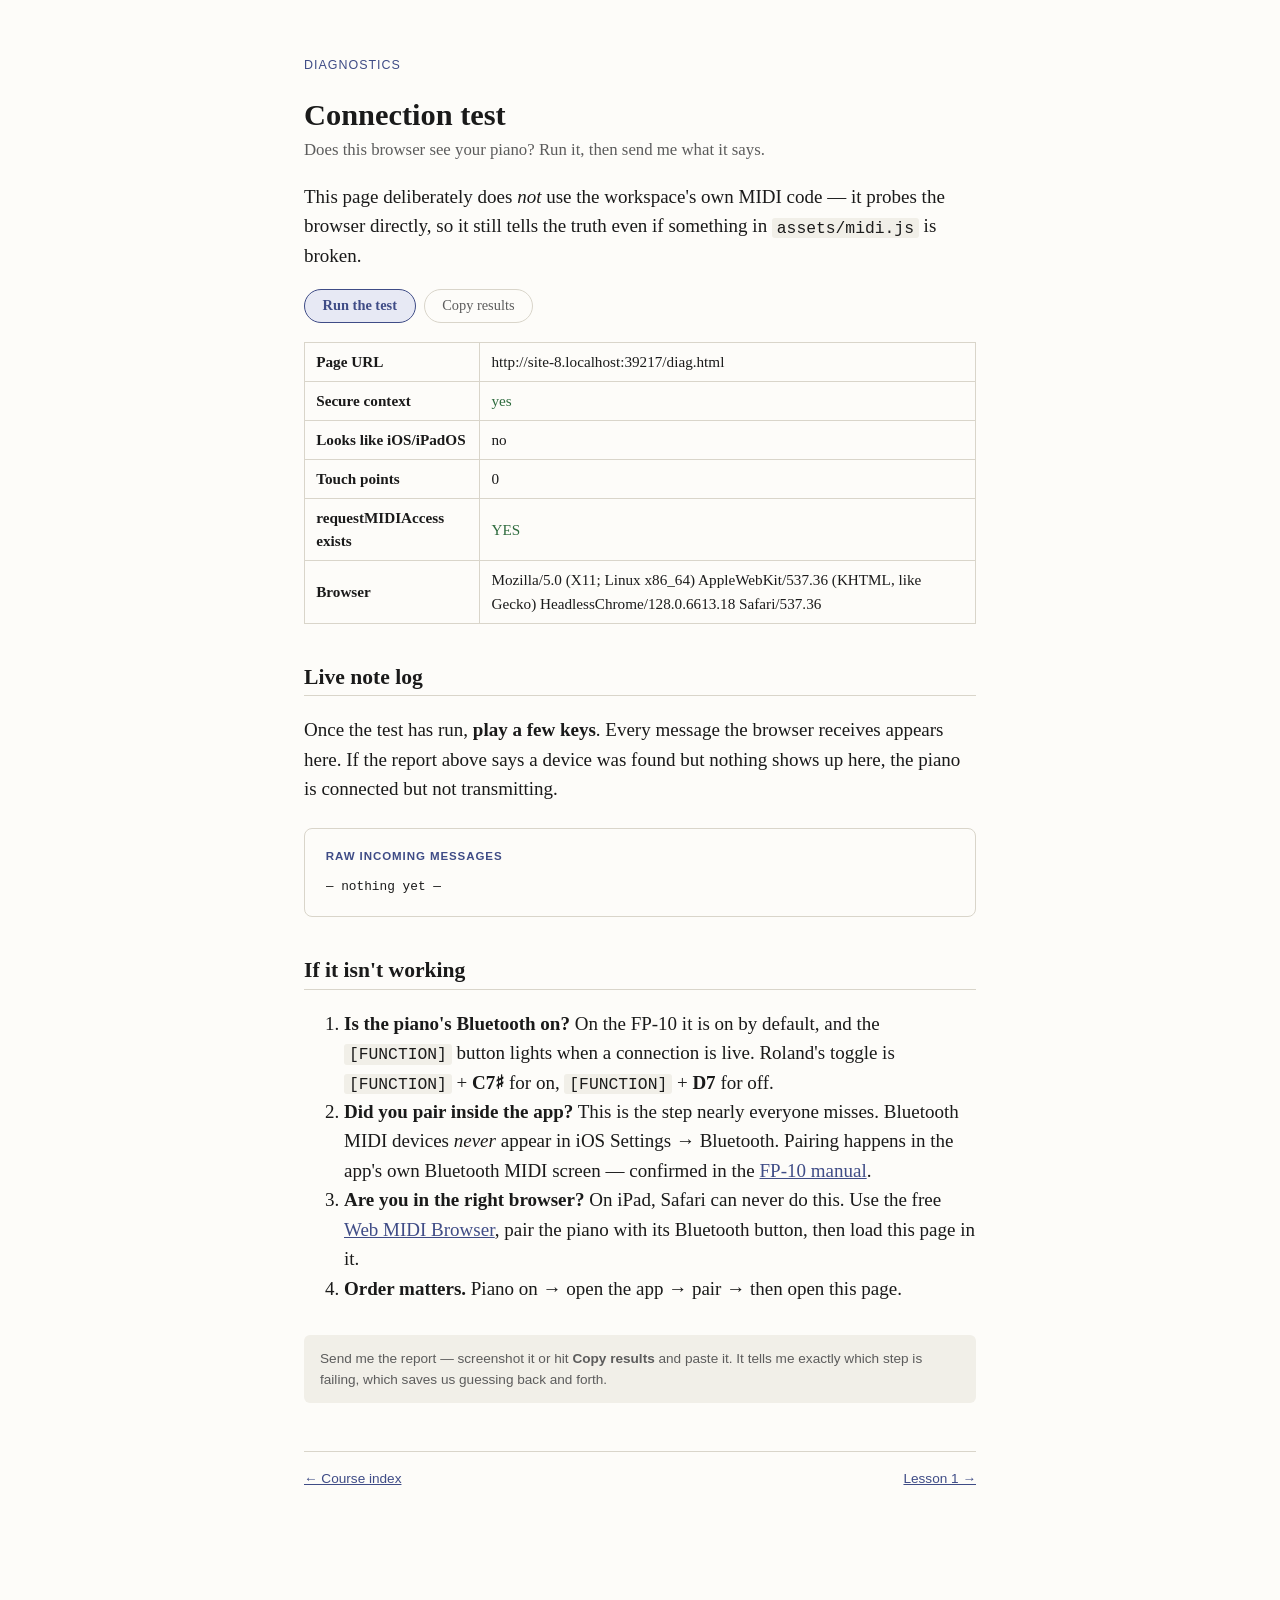
==== diag.html @ a73865ce "Make iPad a first-class device: harden MIDI layer, add connection test The earlier claim that "iPad " ====
<!DOCTYPE html>
<html lang="en">
<head>
<meta charset="utf-8">
<meta name="viewport" content="width=device-width, initial-scale=1, viewport-fit=cover">
<link rel="manifest" href="manifest.json">
<link rel="apple-touch-icon" href="icons/icon-180.png">
<meta name="theme-color" content="#3f4c86">
<link rel="icon" href="icons/icon-192.png">
<title>Connection test</title>
<link rel="stylesheet" href="assets/style.css">
</head>
<body>

<div class="kicker">Diagnostics</div>
<h1>Connection test</h1>
<p class="subtitle">Does this browser see your piano? Run it, then send me what it says.</p>

<p>This page deliberately does <em>not</em> use the workspace's own MIDI code — it
probes the browser directly, so it still tells the truth even if something in
<code>assets/midi.js</code> is broken.</p>

<div class="drill-controls" style="justify-content:flex-start">
  <button class="drill-btn" id="run">Run the test</button>
  <button class="drill-btn drill-btn-ghost" id="copy">Copy results</button>
</div>

<div id="report"></div>

<h2>Live note log</h2>
<p>Once the test has run, <strong>play a few keys</strong>. Every message the
browser receives appears here. If the report above says a device was found but
nothing shows up here, the piano is connected but not transmitting.</p>

<div class="drill-box">
  <div class="drill-label">Raw incoming messages</div>
  <pre id="log" style="max-height:16rem;overflow:auto;font-size:.8rem;margin:0">— nothing yet —</pre>
</div>

<h2>If it isn't working</h2>

<ol>
  <li><strong>Is the piano's Bluetooth on?</strong> On the FP-10 it is on by
  default, and the <code>[FUNCTION]</code> button lights when a connection is
  live. Roland's toggle is <code>[FUNCTION]</code> + <strong>C7♯</strong> for on,
  <code>[FUNCTION]</code> + <strong>D7</strong> for off.</li>
  <li><strong>Did you pair inside the app?</strong> This is the step nearly
  everyone misses. Bluetooth MIDI devices <em>never</em> appear in iOS
  Settings → Bluetooth. Pairing happens in the app's own Bluetooth MIDI
  screen — confirmed in the
  <a href="https://www.manualslib.com/manual/1854388/Roland-Fp-10.html?page=10">FP-10 manual</a>.</li>
  <li><strong>Are you in the right browser?</strong> On iPad, Safari can never
  do this. Use the free
  <a href="https://apps.apple.com/us/app/web-midi-browser/id953846217">Web MIDI Browser</a>,
  pair the piano with its Bluetooth button, then load this page in it.</li>
  <li><strong>Order matters.</strong> Piano on → open the app → pair → then open
  this page.</li>
</ol>

<div class="ask-agent">
  Send me the report — screenshot it or hit <strong>Copy results</strong> and
  paste it. It tells me exactly which step is failing, which saves us guessing
  back and forth.
</div>

<div class="nav">
  <span><a href="index.html">← Course index</a></span>
  <span><a href="lessons/0001-keyboard-geography.html">Lesson 1 →</a></span>
</div>

<script>
(function () {
  var report = document.getElementById("report");
  var logEl = document.getElementById("log");
  var lines = [];
  var msgCount = 0;

  function row(label, value, verdict) {
    return { label: label, value: String(value), verdict: verdict || "" };
  }

  function render(rows) {
    var t = document.createElement("table");
    rows.forEach(function (r) {
      var tr = document.createElement("tr");
      var th = document.createElement("td");
      th.style.textAlign = "left";
      th.innerHTML = "<strong>" + r.label + "</strong>";
      var td = document.createElement("td");
      td.style.textAlign = "left";
      td.style.wordBreak = "break-word";
      td.textContent = r.value;
      if (r.verdict === "good") { td.style.color = "var(--good)"; }
      if (r.verdict === "bad") { td.style.color = "var(--bad)"; }
      tr.appendChild(th); tr.appendChild(td);
      t.appendChild(tr);
    });
    report.innerHTML = "";
    report.appendChild(t);
  }

  function shapeOf(a) {
    if (!a) return "no MIDIAccess";
    var src = a.inputs;
    if (!src && typeof a.getInputs === "function") return "getInputs() method (old spec)";
    if (!src) return "no .inputs at all";
    if (typeof Map !== "undefined" && src instanceof Map) return "Map (current spec)";
    if (Array.isArray(src)) return "Array (old spec / shim)";
    if (typeof src.length === "number") return "array-like, length " + src.length;
    return Object.prototype.toString.call(src);
  }

  function listInputs(a) {
    var out = [];
    var src = a && a.inputs;
    if (!src && a && typeof a.getInputs === "function") src = a.getInputs();
    if (!src) return out;
    if (typeof src.forEach === "function") src.forEach(function (i) { if (i) out.push(i); });
    else if (typeof src.length === "number") for (var k = 0; k < src.length; k++) out.push(src[k]);
    return out;
  }

  function logMessage(e) {
    msgCount++;
    var d = e.data || [];
    var bytes = [];
    for (var i = 0; i < d.length; i++) bytes.push(d[i]);
    var names = ["C","C#","D","D#","E","F","F#","G","G#","A","A#","B"];
    var note = bytes.length > 1 ? bytes[1] : null;
    var pretty = note !== null ? names[((note % 12) + 12) % 12] + (Math.floor(note / 12) - 1) : "";
    lines.unshift("[" + bytes.join(" ") + "]  " + pretty);
    if (lines.length > 40) lines.pop();
    logEl.textContent = lines.join("\n");
  }

  function baseRows() {
    var ua = navigator.userAgent;
    var isIOS = /iPad|iPhone|iPod/.test(ua) ||
                (navigator.maxTouchPoints > 1 && /Macintosh/.test(ua));
    var secure = window.isSecureContext === true || location.protocol === "https:";
    var has = typeof navigator.requestMIDIAccess === "function";
    return [
      row("Page URL", location.href),
      row("Secure context", secure ? "yes" : "NO — Web MIDI cannot work", secure ? "good" : "bad"),
      row("Looks like iOS/iPadOS", isIOS ? "yes" : "no"),
      row("Touch points", navigator.maxTouchPoints),
      row("requestMIDIAccess exists", has ? "YES" : "NO — this browser cannot do MIDI",
          has ? "good" : "bad"),
      row("Browser", ua)
    ];
  }

  function run() {
    var rows = baseRows();
    if (typeof navigator.requestMIDIAccess !== "function") {
      rows.push(row("Verdict",
        "This browser will never see the piano. On iPad, use the Web MIDI Browser app.", "bad"));
      render(rows);
      return;
    }
    rows.push(row("Status", "asking for MIDI access…"));
    render(rows);

    function done(a, how) {
      var inputs = listInputs(a);
      var names = inputs.map(function (i) { return i.name || "unnamed"; });
      inputs.forEach(function (i) { i.onmidimessage = logMessage; });
      var r = baseRows();
      r.push(row("Access granted", "yes (" + how + ")", "good"));
      r.push(row("inputs shape", shapeOf(a)));
      r.push(row("Devices found", inputs.length));
      r.push(row("Device names", names.length ? names.join(", ") : "— none —",
                 names.length ? "good" : "bad"));
      r.push(row("Verdict", names.length
        ? "Connected. Now play some keys and watch the log below."
        : "MIDI works, but no device is paired. Pair the piano inside this app, then re-run.",
        names.length ? "good" : "bad"));
      render(r);
    }

    function failed(err, tried) {
      var r = baseRows();
      r.push(row("Access granted", "NO", "bad"));
      r.push(row("Tried", tried));
      r.push(row("Error", (err && (err.message || err.name)) || "unknown"));
      r.push(row("Verdict", "The browser refused MIDI access. Check its permissions.", "bad"));
      render(r);
    }

    try {
      navigator.requestMIDIAccess().then(
        function (a) { done(a, "no sysex"); },
        function () {
          // Some builds of the iOS shim only grant access when sysex is asked for.
          try {
            navigator.requestMIDIAccess({ sysex: true }).then(
              function (a) { done(a, "with sysex"); },
              function (e) { failed(e, "plain, then sysex"); });
          } catch (e2) { failed(e2, "plain, then sysex (threw)"); }
        });
    } catch (e) { failed(e, "plain (threw synchronously)"); }
  }

  document.getElementById("run").onclick = run;
  document.getElementById("copy").onclick = function () {
    var text = "";
    report.querySelectorAll("tr").forEach(function (tr) {
      text += tr.children[0].textContent + ": " + tr.children[1].textContent + "\n";
    });
    text += "\nMessages received: " + msgCount + "\n" + lines.slice(0, 10).join("\n");
    if (navigator.clipboard) navigator.clipboard.writeText(text);
    this.textContent = "Copied";
    var b = this;
    setTimeout(function () { b.textContent = "Copy results"; }, 1500);
  };

  render(baseRows());
})();
</script>

</body>
</html>
---- assets/style.css ----
/* Shared stylesheet for the Piano workspace — lessons and reference sheets.
   Tufte-inspired: serif body, generous whitespace, minimal chrome.
   Structure deliberately mirrors the clep-precalculus workspace stylesheet so
   both courses feel like they came from the same hand; the accent differs so a
   glance tells you which course you're in. */

:root {
  --bg: #fdfcf9;
  --text: #1a1a1a;
  --muted: #5c5c5c;
  --rule: #d9d5ca;
  --accent: #3f4c86;
  --accent-soft: #e7e9f4;
  --code-bg: #f1efe8;
  --good: #2e6b3e;
  --good-soft: #e5f1e6;
  --bad: #a1332a;
  --bad-soft: #f7e6e4;
  --key-white: #fbfaf6;
  --key-white-edge: #b9b4a7;
  --key-black: #23211d;
  --max-width: 720px;
}

@media (prefers-color-scheme: dark) {
  :root {
    --bg: #1b1a18;
    --text: #ecebe6;
    --muted: #a8a49a;
    --rule: #393730;
    --accent: #9aa8e6;
    --accent-soft: #262a41;
    --code-bg: #282621;
    --good: #7fbf8f;
    --good-soft: #22331f;
    --bad: #e08278;
    --bad-soft: #3a201d;
    --key-white: #dedbd2;
    --key-white-edge: #6f6b61;
    --key-black: #171613;
  }
}

:root[data-theme="dark"] {
  --bg: #1b1a18;
  --text: #ecebe6;
  --muted: #a8a49a;
  --rule: #393730;
  --accent: #9aa8e6;
  --accent-soft: #262a41;
  --code-bg: #282621;
  --good: #7fbf8f;
  --good-soft: #22331f;
  --bad: #e08278;
  --bad-soft: #3a201d;
  --key-white: #dedbd2;
  --key-white-edge: #6f6b61;
  --key-black: #171613;
}

:root[data-theme="light"] {
  --bg: #fdfcf9;
  --text: #1a1a1a;
  --muted: #5c5c5c;
  --rule: #d9d5ca;
  --accent: #3f4c86;
  --accent-soft: #e7e9f4;
  --code-bg: #f1efe8;
  --good: #2e6b3e;
  --good-soft: #e5f1e6;
  --bad: #a1332a;
  --bad-soft: #f7e6e4;
  --key-white: #fbfaf6;
  --key-white-edge: #b9b4a7;
  --key-black: #23211d;
}

* { box-sizing: border-box; }

body {
  background: var(--bg);
  color: var(--text);
  font-family: "Palatino Linotype", Palatino, "Iowan Old Style", Georgia, serif;
  font-size: 19px;
  line-height: 1.55;
  max-width: var(--max-width);
  margin: 3.5rem auto;
  padding: 0 1.5rem 4rem;
}

h1, h2, h3 { font-weight: 600; line-height: 1.25; }
h1 { font-size: 1.9rem; margin-bottom: 0.2rem; }
h2 {
  font-size: 1.35rem;
  margin-top: 2.5rem;
  border-bottom: 1px solid var(--rule);
  padding-bottom: 0.3rem;
}
h3 { font-size: 1.1rem; margin-top: 1.8rem; }

.kicker {
  font-family: -apple-system, BlinkMacSystemFont, "Segoe UI", sans-serif;
  font-size: 0.78rem;
  letter-spacing: 0.08em;
  text-transform: uppercase;
  color: var(--accent);
  margin-bottom: 0.5rem;
}

.subtitle { color: var(--muted); font-size: 1.05rem; margin-top: 0; }

a, a:visited { color: var(--accent); }

.rule { border: none; border-top: 1px solid var(--rule); margin: 2.5rem 0; }

.callout {
  background: var(--accent-soft);
  border-left: 3px solid var(--accent);
  padding: 0.9rem 1.1rem;
  margin: 1.5rem 0;
  font-size: 0.95rem;
}

.callout-label {
  font-family: -apple-system, BlinkMacSystemFont, "Segoe UI", sans-serif;
  font-weight: 700;
  font-size: 0.75rem;
  letter-spacing: 0.06em;
  text-transform: uppercase;
  color: var(--accent);
  display: block;
  margin-bottom: 0.3rem;
}

code {
  font-family: ui-monospace, "SF Mono", Menlo, Consolas, monospace;
  font-size: 0.86em;
  background: var(--code-bg);
  padding: 0.05em 0.3em;
  border-radius: 3px;
}

table { border-collapse: collapse; width: 100%; margin: 1.2rem 0; font-size: 0.95rem; }
th, td { border: 1px solid var(--rule); padding: 0.45rem 0.7rem; text-align: center; }
th {
  background: var(--code-bg);
  font-family: -apple-system, BlinkMacSystemFont, "Segoe UI", sans-serif;
  font-size: 0.78rem;
  letter-spacing: 0.04em;
  text-transform: uppercase;
}

.nav {
  font-family: -apple-system, BlinkMacSystemFont, "Segoe UI", sans-serif;
  font-size: 0.85rem;
  color: var(--muted);
  margin-top: 3rem;
  padding-top: 1rem;
  border-top: 1px solid var(--rule);
  display: flex;
  justify-content: space-between;
  gap: 1rem;
  flex-wrap: wrap;
}

.ask-agent {
  font-family: -apple-system, BlinkMacSystemFont, "Segoe UI", sans-serif;
  font-size: 0.85rem;
  color: var(--muted);
  background: var(--code-bg);
  border-radius: 6px;
  padding: 0.8rem 1rem;
  margin-top: 2rem;
}

/* ── Quiz (shared with clep-precalculus) ─────────────────── */

.quiz-box {
  font-family: -apple-system, BlinkMacSystemFont, "Segoe UI", sans-serif;
  background: var(--code-bg);
  border-radius: 8px;
  padding: 1.3rem 1.4rem;
  margin: 1.2rem 0;
}
.quiz-progress { font-size: 0.75rem; color: var(--muted); letter-spacing: 0.04em; margin-bottom: 0.6rem; }
.quiz-q {
  font-family: "Palatino Linotype", Palatino, Georgia, serif;
  font-size: 1.1rem;
  margin-bottom: 1rem;
}
.quiz-choices { display: flex; flex-direction: column; gap: 0.5rem; }
.quiz-choice-btn, .quiz-btn {
  font-family: inherit;
  font-size: 0.95rem;
  padding: 0.55rem 0.9rem;
  border-radius: 5px;
  border: 1px solid var(--rule);
  background: var(--bg);
  color: var(--text);
  cursor: pointer;
  text-align: left;
}
.quiz-choice-btn:hover, .quiz-btn:hover { border-color: var(--accent); }
.quiz-choice-btn:disabled { opacity: 0.6; cursor: default; }
.quiz-form { display: flex; gap: 0.6rem; }
.quiz-input {
  flex: 1;
  font-family: inherit;
  font-size: 0.95rem;
  padding: 0.5rem 0.7rem;
  border-radius: 5px;
  border: 1px solid var(--rule);
  background: var(--bg);
  color: var(--text);
}
.quiz-feedback { display: none; margin-top: 0.9rem; padding: 0.6rem 0.8rem; border-radius: 5px; font-size: 0.9rem; }
.quiz-good { background: var(--good-soft); color: var(--good); display: block; }
.quiz-bad { background: var(--bad-soft); color: var(--bad); display: block; }
.quiz-next { margin-top: 0.8rem; }
.quiz-done { font-size: 1.2rem; margin-bottom: 0.8rem; }

/* ── MIDI connection banner ──────────────────────────────── */

.midi-bar {
  font-family: -apple-system, BlinkMacSystemFont, "Segoe UI", sans-serif;
  font-size: 0.85rem;
  display: flex;
  align-items: center;
  gap: 0.7rem;
  flex-wrap: wrap;
  border: 1px solid var(--rule);
  border-radius: 8px;
  padding: 0.7rem 0.9rem;
  margin: 1.5rem 0;
}

.midi-dot {
  width: 0.6rem;
  height: 0.6rem;
  border-radius: 50%;
  background: var(--muted);
  flex: none;
}
.midi-dot-on { background: var(--good); }
.midi-dot-off { background: var(--bad); }

.midi-msg { color: var(--muted); flex: 1; min-width: 12rem; line-height: 1.4; }
.midi-msg strong { color: var(--text); font-weight: 600; }

.midi-btn {
  font-family: inherit;
  font-size: 0.85rem;
  padding: 0.4rem 0.9rem;
  border-radius: 999px;
  border: 1px solid var(--accent);
  background: var(--accent-soft);
  color: var(--accent);
  cursor: pointer;
  font-weight: 600;
  flex: none;
}
.midi-btn:hover { filter: brightness(0.96); }
.midi-btn:disabled { opacity: 0.5; cursor: default; }

/* ── Keyboard widget ─────────────────────────────────────── */

.kbd-box {
  font-family: -apple-system, BlinkMacSystemFont, "Segoe UI", sans-serif;
  border: 1px solid var(--rule);
  border-radius: 8px;
  padding: 1.1rem 1.2rem;
  margin: 1.5rem 0;
}

.kbd-label {
  font-size: 0.72rem;
  font-weight: 700;
  letter-spacing: 0.08em;
  text-transform: uppercase;
  color: var(--accent);
  margin-bottom: 0.7rem;
}

.kbd-svg { width: 100%; height: auto; display: block; touch-action: manipulation; }

.kbd-w { fill: var(--key-white); stroke: var(--key-white-edge); stroke-width: 1.5; }
.kbd-b { fill: var(--key-black); stroke: var(--key-black); stroke-width: 1.5; }
.kbd-key { cursor: pointer; }
.kbd-key-static { cursor: default; }

/* Highlight states. Marked !important so they beat the base fill regardless of
   which class was written first in the file. */
.kbd-hi { fill: var(--accent) !important; stroke: var(--accent) !important; }
.kbd-good { fill: var(--good) !important; stroke: var(--good) !important; }
.kbd-bad { fill: var(--bad) !important; stroke: var(--bad) !important; }

.kbd-name {
  font-family: -apple-system, BlinkMacSystemFont, sans-serif;
  font-size: 11px;
  font-weight: 600;
  text-anchor: middle;
  pointer-events: none;
}
.kbd-name-w { fill: var(--muted); }
.kbd-name-b { fill: var(--key-white); }

/* The two-black / three-black grouping brackets drawn above the keys. */
.kbd-group { fill: none; stroke: var(--accent); stroke-width: 2; opacity: 0.55; }
.kbd-group-txt {
  font-family: -apple-system, BlinkMacSystemFont, sans-serif;
  font-size: 11px;
  font-weight: 700;
  letter-spacing: 0.05em;
  text-anchor: middle;
  fill: var(--accent);
}

.kbd-caption { margin-top: 0.8rem; font-size: 0.85rem; color: var(--muted); line-height: 1.5; }

/* ── Key drill ───────────────────────────────────────────── */

.drill-box {
  font-family: -apple-system, BlinkMacSystemFont, "Segoe UI", sans-serif;
  border: 1px solid var(--rule);
  border-radius: 8px;
  padding: 1.2rem 1.3rem;
  margin: 1.5rem 0;
}

.drill-label {
  font-size: 0.72rem;
  font-weight: 700;
  letter-spacing: 0.08em;
  text-transform: uppercase;
  color: var(--accent);
  margin-bottom: 0.7rem;
}

.drill-stage {
  text-align: center;
  padding: 1.1rem 0.5rem 0.9rem;
  border-radius: 6px;
  background: var(--code-bg);
  margin-bottom: 0.9rem;
}

.drill-cue {
  font-family: "Palatino Linotype", Palatino, Georgia, serif;
  font-size: 3.4rem;
  line-height: 1;
  color: var(--text);
  display: block;
  min-height: 3.4rem;
}
.drill-cue-small { font-size: 1.15rem; line-height: 1.4; color: var(--muted); }

.drill-sub { font-size: 0.85rem; color: var(--muted); margin-top: 0.5rem; min-height: 1.2rem; }
.drill-sub-good { color: var(--good); font-weight: 600; }
.drill-sub-bad { color: var(--bad); font-weight: 600; }

.drill-stats {
  display: flex;
  gap: 1.4rem;
  justify-content: center;
  border-top: 1px solid var(--rule);
  padding-top: 0.8rem;
  margin-top: 0.9rem;
  flex-wrap: wrap;
}
.drill-stat { text-align: center; }
.drill-stat-val { display: block; font-size: 1.3rem; color: var(--accent); }
.drill-stat-key {
  display: block;
  font-size: 0.65rem;
  font-weight: 700;
  letter-spacing: 0.08em;
  text-transform: uppercase;
  color: var(--muted);
}

.drill-controls { display: flex; gap: 0.5rem; justify-content: center; flex-wrap: wrap; }
.drill-btn {
  font-family: inherit;
  font-size: 0.9rem;
  padding: 0.45rem 1.1rem;
  border-radius: 999px;
  border: 1px solid var(--accent);
  background: var(--accent-soft);
  color: var(--accent);
  font-weight: 600;
  cursor: pointer;
}
.drill-btn:hover { filter: brightness(0.96); }
.drill-btn-ghost { background: var(--bg); border-color: var(--rule); color: var(--muted); font-weight: 400; }

.drill-answers { display: flex; gap: 0.4rem; justify-content: center; flex-wrap: wrap; margin-bottom: 0.9rem; }
.drill-ans {
  font-family: inherit;
  font-size: 0.95rem;
  min-width: 3.4rem;
  padding: 0.5rem 0.6rem;
  border-radius: 5px;
  border: 1px solid var(--rule);
  background: var(--bg);
  color: var(--text);
  cursor: pointer;
}
.drill-ans:hover:not(:disabled) { border-color: var(--accent); }
.drill-ans:disabled { opacity: 0.45; cursor: default; }
.drill-ans-good { opacity: 1 !important; border-color: var(--good); background: var(--good-soft); color: var(--good); }
.drill-ans-bad { opacity: 1 !important; border-color: var(--bad); background: var(--bad-soft); color: var(--bad); }

.drill-caption { margin-top: 0.8rem; font-size: 0.85rem; color: var(--muted); line-height: 1.5; }

/* ── Index card list ─────────────────────────────────────── */

.card-list { display: flex; flex-direction: column; gap: 0.6rem; margin: 1.2rem 0 2rem; }
.card {
  display: block;
  border: 1px solid var(--rule);
  border-radius: 8px;
  padding: 0.9rem 1.1rem;
  text-decoration: none;
  color: var(--text);
}
.card:hover { border-color: var(--accent); background: var(--accent-soft); }
.card-num {
  display: block;
  font-family: -apple-system, BlinkMacSystemFont, "Segoe UI", sans-serif;
  font-size: 0.68rem;
  font-weight: 700;
  letter-spacing: 0.09em;
  color: var(--accent);
  margin-bottom: 0.15rem;
}
.card-title {
  display: block;
  font-family: "Palatino Linotype", Palatino, Georgia, serif;
  font-size: 1.15rem;
  margin-bottom: 0.2rem;
}
.card-note {
  display: block;
  font-family: -apple-system, BlinkMacSystemFont, "Segoe UI", sans-serif;
  font-size: 0.85rem;
  color: var(--muted);
  line-height: 1.45;
}

@media print {
  body { max-width: 100%; font-size: 12pt; margin: 0; padding: 0.5in; }
  .ask-agent, .nav, .midi-bar, .drill-controls, .drill-answers { display: none; }
  a { color: var(--text); text-decoration: none; }
  .kbd-w { fill: #fff; stroke: #000; }
  .kbd-b { fill: #000; stroke: #000; }
}
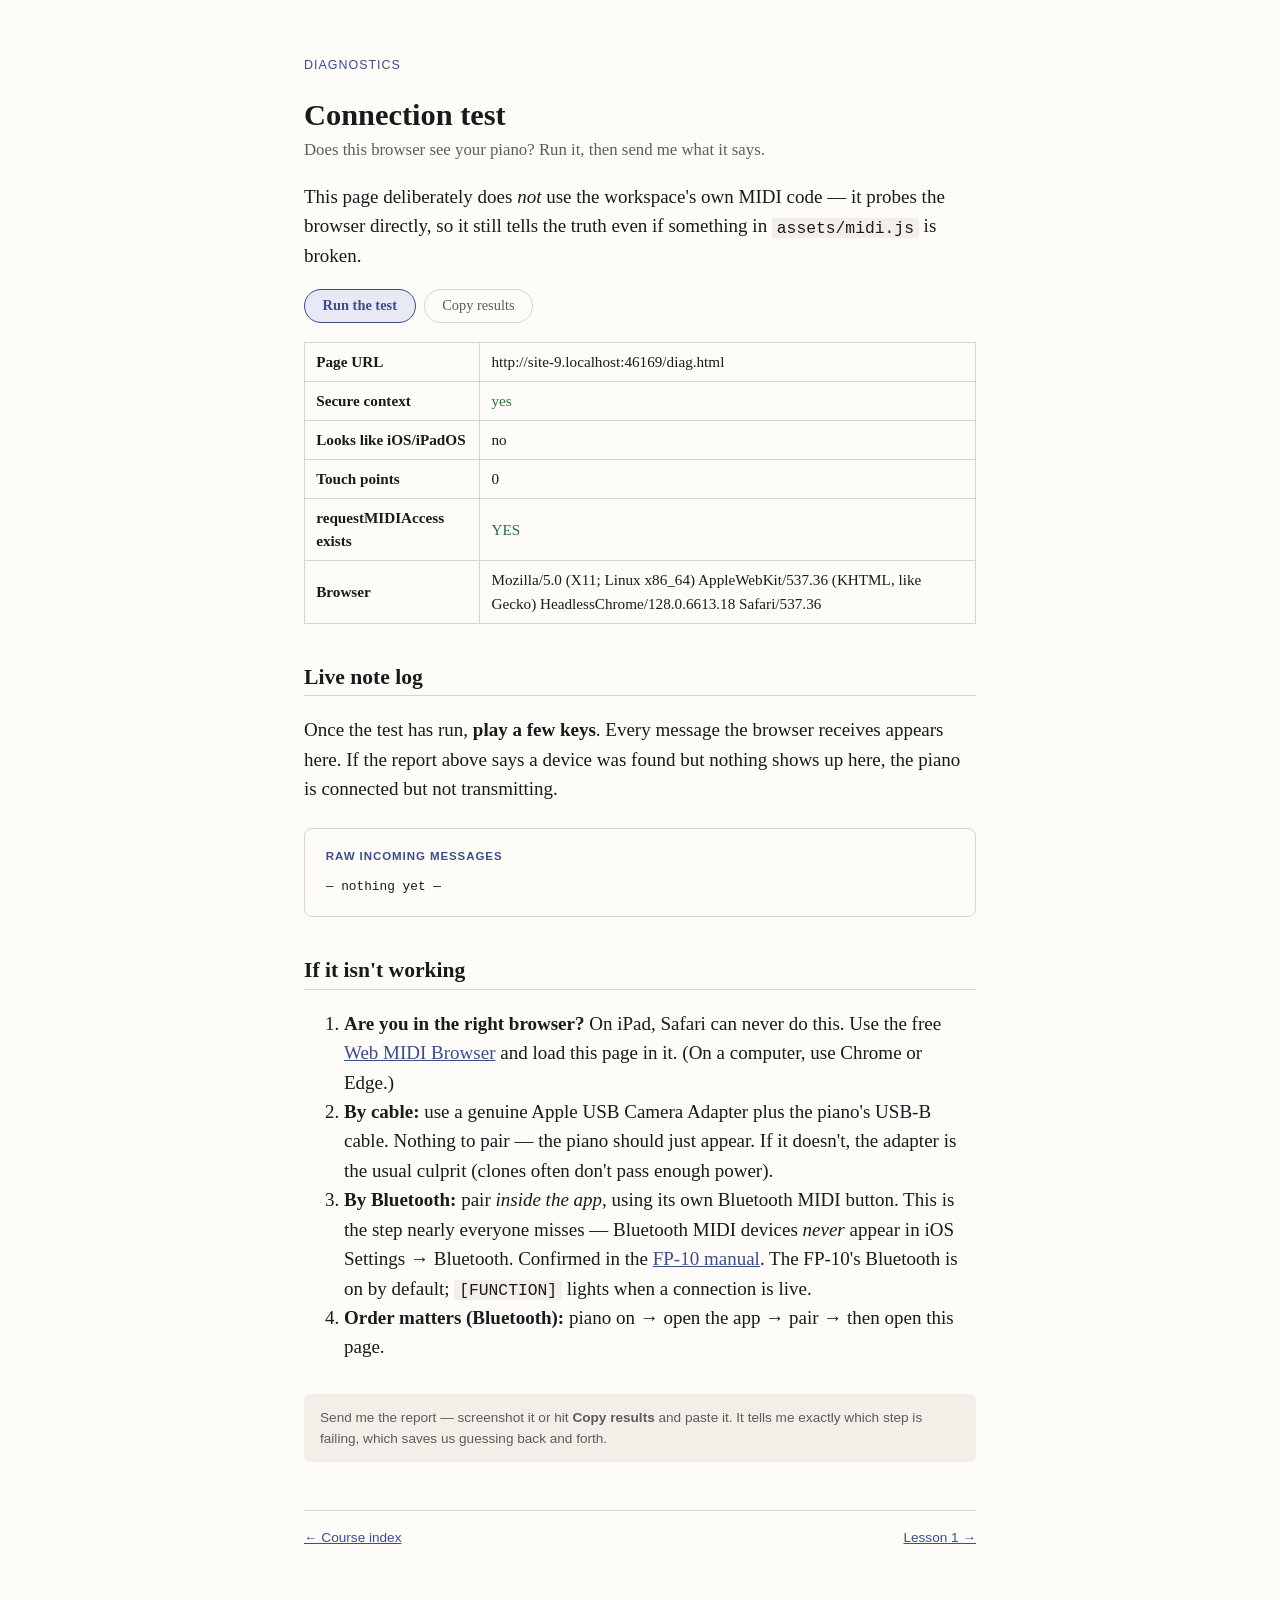
==== commit 21b9b1c7: "Document USB-cable path for iPad; verify inputs shape against shim source The user asked whether a p" ====
--- a/diag.html
+++ b/diag.html
@@ -40,21 +40,22 @@
 <h2>If it isn't working</h2>
 
 <ol>
-  <li><strong>Is the piano's Bluetooth on?</strong> On the FP-10 it is on by
-  default, and the <code>[FUNCTION]</code> button lights when a connection is
-  live. Roland's toggle is <code>[FUNCTION]</code> + <strong>C7♯</strong> for on,
-  <code>[FUNCTION]</code> + <strong>D7</strong> for off.</li>
-  <li><strong>Did you pair inside the app?</strong> This is the step nearly
-  everyone misses. Bluetooth MIDI devices <em>never</em> appear in iOS
-  Settings → Bluetooth. Pairing happens in the app's own Bluetooth MIDI
-  screen — confirmed in the
-  <a href="https://www.manualslib.com/manual/1854388/Roland-Fp-10.html?page=10">FP-10 manual</a>.</li>
   <li><strong>Are you in the right browser?</strong> On iPad, Safari can never
   do this. Use the free
-  <a href="https://apps.apple.com/us/app/web-midi-browser/id953846217">Web MIDI Browser</a>,
-  pair the piano with its Bluetooth button, then load this page in it.</li>
-  <li><strong>Order matters.</strong> Piano on → open the app → pair → then open
-  this page.</li>
+  <a href="https://apps.apple.com/us/app/web-midi-browser/id953846217">Web MIDI Browser</a>
+  and load this page in it. (On a computer, use Chrome or Edge.)</li>
+  <li><strong>By cable:</strong> use a genuine Apple USB Camera Adapter plus the
+  piano's USB-B cable. Nothing to pair — the piano should just appear. If it
+  doesn't, the adapter is the usual culprit (clones often don't pass enough
+  power).</li>
+  <li><strong>By Bluetooth:</strong> pair <em>inside the app</em>, using its own
+  Bluetooth MIDI button. This is the step nearly everyone misses — Bluetooth MIDI
+  devices <em>never</em> appear in iOS Settings → Bluetooth. Confirmed in the
+  <a href="https://www.manualslib.com/manual/1854388/Roland-Fp-10.html?page=10">FP-10 manual</a>.
+  The FP-10's Bluetooth is on by default; <code>[FUNCTION]</code> lights when a
+  connection is live.</li>
+  <li><strong>Order matters (Bluetooth):</strong> piano on → open the app →
+  pair → then open this page.</li>
 </ol>
 
 <div class="ask-agent">
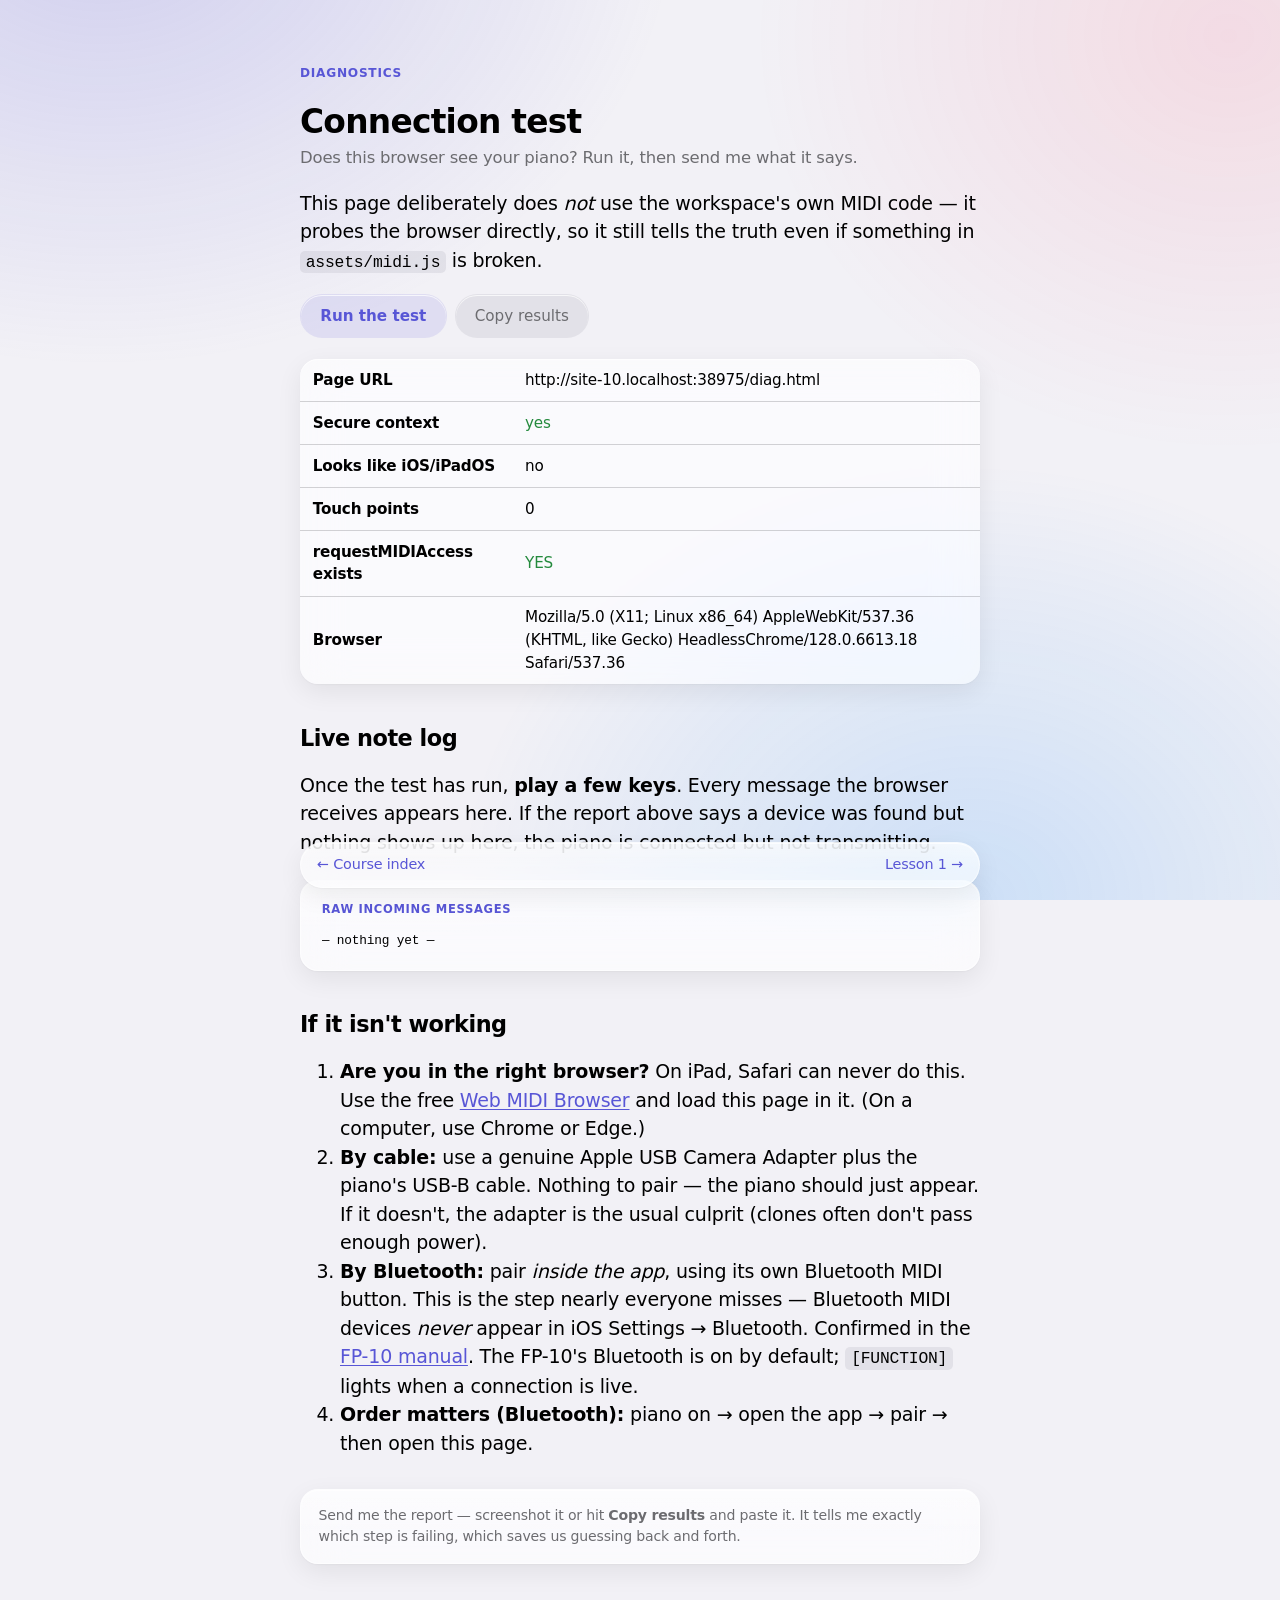
==== commit d43856ed: "Apple-native restyle: SF type, system colours, liquid glass The site is read and drilled on an iPad," ====
--- a/diag.html
+++ b/diag.html
@@ -5,7 +5,12 @@
 <meta name="viewport" content="width=device-width, initial-scale=1, viewport-fit=cover">
 <link rel="manifest" href="manifest.json">
 <link rel="apple-touch-icon" href="icons/icon-180.png">
-<meta name="theme-color" content="#3f4c86">
+<meta name="theme-color" content="#f2f1f6" media="(prefers-color-scheme: light)">
+<meta name="theme-color" content="#000000" media="(prefers-color-scheme: dark)">
+<meta name="apple-mobile-web-app-capable" content="yes">
+<meta name="mobile-web-app-capable" content="yes">
+<meta name="apple-mobile-web-app-status-bar-style" content="black-translucent">
+<meta name="apple-mobile-web-app-title" content="Piano">
 <link rel="icon" href="icons/icon-192.png">
 <title>Connection test</title>
 <link rel="stylesheet" href="assets/style.css">
--- a/assets/style.css
+++ b/assets/style.css
@@ -1,236 +1,484 @@
-/* Shared stylesheet for the Piano workspace — lessons and reference sheets.
-   Tufte-inspired: serif body, generous whitespace, minimal chrome.
-   Structure deliberately mirrors the clep-precalculus workspace stylesheet so
-   both courses feel like they came from the same hand; the accent differs so a
-   glance tells you which course you're in. */
+/* Shared stylesheet for the Piano workspace — lessons, songs and reference sheets.
+   Apple-native: SF type scale, system semantic colours, and liquid-glass surfaces
+   floating over an ambient wash. Tuned for reading and drilling on an iPad, in
+   Safari on the home screen or in Web MIDI Browser.
+
+   Every selector the JS touches is preserved — the widgets (keyboard, staff,
+   rhythm, chord, drill) mount by class name, so the names are contract. */
+
+/* ── Colour: iOS/iPadOS semantic palette ─────────────────────
+   Named after the UIKit colours they stand in for, so the intent survives a
+   retune: label / secondaryLabel / separator / systemBackground, and the accent
+   is systemIndigo — the course's own signature, but a system colour. */
 
 :root {
-  --bg: #fdfcf9;
-  --text: #1a1a1a;
-  --muted: #5c5c5c;
-  --rule: #d9d5ca;
-  --accent: #3f4c86;
-  --accent-soft: #e7e9f4;
-  --code-bg: #f1efe8;
-  --good: #2e6b3e;
-  --good-soft: #e5f1e6;
-  --bad: #a1332a;
-  --bad-soft: #f7e6e4;
-  --key-white: #fbfaf6;
-  --key-white-edge: #b9b4a7;
-  --key-black: #23211d;
+  color-scheme: light dark;
+
+  --bg: #f2f1f6;              /* systemGroupedBackground */
+  --surface: rgba(255, 255, 255, 0.62);
+  --surface-solid: #ffffff;   /* secondarySystemGroupedBackground */
+  --text: #000000;            /* label */
+  --muted: #6c6c70;           /* secondaryLabel */
+  --rule: rgba(60, 60, 67, 0.22);   /* separator */
+  --accent: #5856d6;          /* systemIndigo */
+  --accent-soft: rgba(88, 86, 214, 0.12);
+  --code-bg: rgba(118, 118, 128, 0.12);  /* tertiarySystemFill */
+  --good: #248a3d;            /* systemGreen, accessible variant */
+  --good-soft: rgba(52, 199, 89, 0.16);
+  --bad: #d70015;             /* systemRed, accessible variant */
+  --bad-soft: rgba(255, 59, 48, 0.14);
+  --warn: #c93400;            /* systemOrange, accessible variant */
+  --key-white: #ffffff;
+  --key-white-edge: rgba(60, 60, 67, 0.34);
+  --key-black: #2c2c2e;
   --max-width: 720px;
+
+  /* Liquid glass. The tint is what the panel adds on top of whatever it is
+     over; the stroke and the inset highlight are the lit edge that makes it
+     read as a pane of glass rather than a flat translucent box. */
+  --glass-blur: saturate(180%) blur(22px);
+  --glass-stroke: rgba(255, 255, 255, 0.55);
+  --glass-edge: inset 0 1px 0 rgba(255, 255, 255, 0.7);
+  --glass-shadow: 0 1px 2px rgba(0, 0, 0, 0.04), 0 8px 26px rgba(0, 0, 0, 0.07);
+  --glass-sheen: linear-gradient(180deg, rgba(255, 255, 255, 0.42), rgba(255, 255, 255, 0) 58%);
+
+  /* The ambient wash the glass has something to refract. */
+  --wash-1: rgba(88, 86, 214, 0.22);
+  --wash-2: rgba(255, 45, 85, 0.11);
+  --wash-3: rgba(10, 132, 255, 0.16);
+
+  --radius-card: 18px;
+  --radius-inner: 12px;
+  --spring: cubic-bezier(0.32, 0.72, 0, 1);
 }
 
 @media (prefers-color-scheme: dark) {
   :root {
-    --bg: #1b1a18;
-    --text: #ecebe6;
-    --muted: #a8a49a;
-    --rule: #393730;
-    --accent: #9aa8e6;
-    --accent-soft: #262a41;
-    --code-bg: #282621;
-    --good: #7fbf8f;
-    --good-soft: #22331f;
-    --bad: #e08278;
-    --bad-soft: #3a201d;
-    --key-white: #dedbd2;
-    --key-white-edge: #6f6b61;
-    --key-black: #171613;
+    --bg: #000000;
+    --surface: rgba(28, 28, 30, 0.58);
+    --surface-solid: #1c1c1e;
+    --text: #ffffff;
+    --muted: #98989f;
+    --rule: rgba(84, 84, 88, 0.6);
+    --accent: #7d7aff;
+    --accent-soft: rgba(94, 92, 230, 0.24);
+    --code-bg: rgba(118, 118, 128, 0.24);
+    --good: #30d158;
+    --good-soft: rgba(48, 209, 88, 0.18);
+    --bad: #ff453a;
+    --bad-soft: rgba(255, 69, 58, 0.2);
+    --warn: #ff9f0a;
+    --key-white: #e5e5ea;
+    --key-white-edge: rgba(235, 235, 245, 0.3);
+    --key-black: #0a0a0c;
+
+    --glass-stroke: rgba(255, 255, 255, 0.14);
+    --glass-edge: inset 0 1px 0 rgba(255, 255, 255, 0.12);
+    --glass-shadow: 0 1px 2px rgba(0, 0, 0, 0.5), 0 10px 30px rgba(0, 0, 0, 0.45);
+    --glass-sheen: linear-gradient(180deg, rgba(255, 255, 255, 0.1), rgba(255, 255, 255, 0) 58%);
+
+    --wash-1: rgba(94, 92, 230, 0.3);
+    --wash-2: rgba(255, 55, 95, 0.14);
+    --wash-3: rgba(10, 132, 255, 0.2);
   }
 }
 
 :root[data-theme="dark"] {
-  --bg: #1b1a18;
-  --text: #ecebe6;
-  --muted: #a8a49a;
-  --rule: #393730;
-  --accent: #9aa8e6;
-  --accent-soft: #262a41;
-  --code-bg: #282621;
-  --good: #7fbf8f;
-  --good-soft: #22331f;
-  --bad: #e08278;
-  --bad-soft: #3a201d;
-  --key-white: #dedbd2;
-  --key-white-edge: #6f6b61;
-  --key-black: #171613;
+  color-scheme: dark;
+  --bg: #000000;
+  --surface: rgba(28, 28, 30, 0.58);
+  --surface-solid: #1c1c1e;
+  --text: #ffffff;
+  --muted: #98989f;
+  --rule: rgba(84, 84, 88, 0.6);
+  --accent: #7d7aff;
+  --accent-soft: rgba(94, 92, 230, 0.24);
+  --code-bg: rgba(118, 118, 128, 0.24);
+  --good: #30d158;
+  --good-soft: rgba(48, 209, 88, 0.18);
+  --bad: #ff453a;
+  --bad-soft: rgba(255, 69, 58, 0.2);
+  --warn: #ff9f0a;
+  --key-white: #e5e5ea;
+  --key-white-edge: rgba(235, 235, 245, 0.3);
+  --key-black: #0a0a0c;
+  --glass-stroke: rgba(255, 255, 255, 0.14);
+  --glass-edge: inset 0 1px 0 rgba(255, 255, 255, 0.12);
+  --glass-shadow: 0 1px 2px rgba(0, 0, 0, 0.5), 0 10px 30px rgba(0, 0, 0, 0.45);
+  --glass-sheen: linear-gradient(180deg, rgba(255, 255, 255, 0.1), rgba(255, 255, 255, 0) 58%);
+  --wash-1: rgba(94, 92, 230, 0.3);
+  --wash-2: rgba(255, 55, 95, 0.14);
+  --wash-3: rgba(10, 132, 255, 0.2);
 }
 
 :root[data-theme="light"] {
-  --bg: #fdfcf9;
-  --text: #1a1a1a;
-  --muted: #5c5c5c;
-  --rule: #d9d5ca;
-  --accent: #3f4c86;
-  --accent-soft: #e7e9f4;
-  --code-bg: #f1efe8;
-  --good: #2e6b3e;
-  --good-soft: #e5f1e6;
-  --bad: #a1332a;
-  --bad-soft: #f7e6e4;
-  --key-white: #fbfaf6;
-  --key-white-edge: #b9b4a7;
-  --key-black: #23211d;
+  color-scheme: light;
+  --bg: #f2f1f6;
+  --surface: rgba(255, 255, 255, 0.62);
+  --surface-solid: #ffffff;
+  --text: #000000;
+  --muted: #6c6c70;
+  --rule: rgba(60, 60, 67, 0.22);
+  --accent: #5856d6;
+  --accent-soft: rgba(88, 86, 214, 0.12);
+  --code-bg: rgba(118, 118, 128, 0.12);
+  --good: #248a3d;
+  --good-soft: rgba(52, 199, 89, 0.16);
+  --bad: #d70015;
+  --bad-soft: rgba(255, 59, 48, 0.14);
+  --warn: #c93400;
+  --key-white: #ffffff;
+  --key-white-edge: rgba(60, 60, 67, 0.34);
+  --key-black: #2c2c2e;
+  --glass-stroke: rgba(255, 255, 255, 0.55);
+  --glass-edge: inset 0 1px 0 rgba(255, 255, 255, 0.7);
+  --glass-shadow: 0 1px 2px rgba(0, 0, 0, 0.04), 0 8px 26px rgba(0, 0, 0, 0.07);
+  --glass-sheen: linear-gradient(180deg, rgba(255, 255, 255, 0.42), rgba(255, 255, 255, 0) 58%);
+  --wash-1: rgba(88, 86, 214, 0.22);
+  --wash-2: rgba(255, 45, 85, 0.11);
+  --wash-3: rgba(10, 132, 255, 0.16);
+}
+
+/* ── Type: SF, at Apple's scale ──────────────────────────────
+   -apple-system resolves to SF Pro on every Apple device; ui-rounded gives
+   SF Pro Rounded, which is what the big single-glyph cues are set in. */
+
+:root {
+  --sf: -apple-system, BlinkMacSystemFont, "SF Pro Text", "Segoe UI", system-ui, sans-serif;
+  --sf-rounded: ui-rounded, "SF Pro Rounded", -apple-system, BlinkMacSystemFont, system-ui, sans-serif;
+  --sf-mono: ui-monospace, "SF Mono", Menlo, Consolas, monospace;
 }
 
 * { box-sizing: border-box; }
 
+html {
+  background: var(--bg);
+  -webkit-text-size-adjust: 100%;
+  text-size-adjust: 100%;
+}
+
+/* The ambient wash. Fixed behind everything so the glass panels always have
+   colour to bend, and so it doesn't drift as the page scrolls. */
+body::before {
+  content: "";
+  position: fixed;
+  inset: 0;
+  z-index: -1;
+  pointer-events: none;
+  background:
+    radial-gradient(58rem 46rem at 8% -10%, var(--wash-1), transparent 62%),
+    radial-gradient(48rem 42rem at 96% 4%, var(--wash-2), transparent 62%),
+    radial-gradient(52rem 44rem at 76% 100%, var(--wash-3), transparent 62%);
+}
+
 body {
-  background: var(--bg);
+  background: transparent;
   color: var(--text);
-  font-family: "Palatino Linotype", Palatino, "Iowan Old Style", Georgia, serif;
-  font-size: 19px;
-  line-height: 1.55;
+  font-family: var(--sf);
+  font-size: 17px;              /* Body, iOS */
+  line-height: 1.5;
+  letter-spacing: -0.01em;
+  -webkit-font-smoothing: antialiased;
   max-width: var(--max-width);
-  margin: 3.5rem auto;
-  padding: 0 1.5rem 4rem;
-}
-
-h1, h2, h3 { font-weight: 600; line-height: 1.25; }
-h1 { font-size: 1.9rem; margin-bottom: 0.2rem; }
+  margin: 0 auto;
+  padding:
+    calc(env(safe-area-inset-top) + 3rem)
+    calc(env(safe-area-inset-right) + 1.25rem)
+    calc(env(safe-area-inset-bottom) + 5rem)
+    calc(env(safe-area-inset-left) + 1.25rem);
+  text-wrap: pretty;
+}
+
+/* An iPad has the room for News-sized body copy; a phone does not. */
+@media (min-width: 768px) {
+  body { font-size: 19px; padding-top: calc(env(safe-area-inset-top) + 4rem); }
+}
+
+h1, h2, h3 {
+  font-weight: 700;
+  line-height: 1.15;
+  letter-spacing: -0.022em;
+  text-wrap: balance;
+}
+h1 { font-size: 2.05rem; margin-bottom: 0.25rem; }   /* Large Title */
 h2 {
-  font-size: 1.35rem;
-  margin-top: 2.5rem;
-  border-bottom: 1px solid var(--rule);
-  padding-bottom: 0.3rem;
-}
-h3 { font-size: 1.1rem; margin-top: 1.8rem; }
-
+  font-size: 1.4rem;                                  /* Title 2 */
+  margin-top: 2.6rem;
+  margin-bottom: 0.6rem;
+  padding-bottom: 0;
+  border-bottom: none;
+}
+h3 { font-size: 1.12rem; margin-top: 1.9rem; }        /* Title 3 */
+
+/* Section headers in a grouped list are uppercase and quiet; the rule that used
+   to sit under h2 is replaced by that weight difference. */
 .kicker {
-  font-family: -apple-system, BlinkMacSystemFont, "Segoe UI", sans-serif;
-  font-size: 0.78rem;
-  letter-spacing: 0.08em;
+  font-family: var(--sf);
+  font-size: 0.76rem;
+  font-weight: 600;
+  letter-spacing: 0.06em;
   text-transform: uppercase;
   color: var(--accent);
-  margin-bottom: 0.5rem;
-}
-
-.subtitle { color: var(--muted); font-size: 1.05rem; margin-top: 0; }
-
-a, a:visited { color: var(--accent); }
+  margin-bottom: 0.4rem;
+}
+
+.subtitle {
+  color: var(--muted);
+  font-size: 1.03rem;
+  line-height: 1.45;
+  margin-top: 0;
+}
+
+a, a:visited { color: var(--accent); text-decoration-thickness: 1px; text-underline-offset: 2px; }
 
 .rule { border: none; border-top: 1px solid var(--rule); margin: 2.5rem 0; }
 
+/* ── Liquid glass ────────────────────────────────────────────
+   One material, applied to every floating surface. The panel is a translucent
+   tint over a blurred, saturated backdrop; ::before lays the specular sheen
+   along the top edge, which is the part that sells it as glass. */
+
+.callout,
+.card,
+.ask-agent,
+.quiz-box,
+.midi-bar,
+.kbd-box,
+.drill-box,
+.staff-box,
+.rhythm-box,
+.chord-box,
+.nav {
+  position: relative;
+  isolation: isolate;
+  background: var(--surface);
+  -webkit-backdrop-filter: var(--glass-blur);
+  backdrop-filter: var(--glass-blur);
+  border: 0.5px solid var(--glass-stroke);
+  border-radius: var(--radius-card);
+  box-shadow: var(--glass-edge), var(--glass-shadow);
+  overflow: hidden;
+}
+
+.callout::before,
+.card::before,
+.ask-agent::before,
+.quiz-box::before,
+.midi-bar::before,
+.kbd-box::before,
+.drill-box::before,
+.staff-box::before,
+.rhythm-box::before,
+.chord-box::before,
+.nav::before {
+  content: "";
+  position: absolute;
+  inset: 0;
+  z-index: -1;
+  pointer-events: none;
+  background: var(--glass-sheen);
+}
+
+/* Transparency is a preference, not a given. When it's off, the panels go
+   opaque and the wash goes away — same layout, no blur. */
+@media (prefers-reduced-transparency: reduce) {
+  body::before { display: none; }
+  .callout, .card, .ask-agent, .quiz-box, .midi-bar,
+  .kbd-box, .drill-box, .staff-box, .rhythm-box, .chord-box, .nav {
+    background: var(--surface-solid);
+    -webkit-backdrop-filter: none;
+    backdrop-filter: none;
+    border-color: var(--rule);
+  }
+}
+
 .callout {
-  background: var(--accent-soft);
-  border-left: 3px solid var(--accent);
-  padding: 0.9rem 1.1rem;
+  background:
+    linear-gradient(var(--accent-soft), var(--accent-soft)),
+    var(--surface);
+  padding: 1rem 1.15rem;
   margin: 1.5rem 0;
-  font-size: 0.95rem;
+  font-size: 0.96rem;
+  line-height: 1.5;
 }
 
 .callout-label {
-  font-family: -apple-system, BlinkMacSystemFont, "Segoe UI", sans-serif;
-  font-weight: 700;
-  font-size: 0.75rem;
+  font-family: var(--sf);
+  font-weight: 600;
+  font-size: 0.74rem;
   letter-spacing: 0.06em;
   text-transform: uppercase;
   color: var(--accent);
   display: block;
-  margin-bottom: 0.3rem;
+  margin-bottom: 0.35rem;
 }
 
 code {
-  font-family: ui-monospace, "SF Mono", Menlo, Consolas, monospace;
+  font-family: var(--sf-mono);
   font-size: 0.86em;
   background: var(--code-bg);
-  padding: 0.05em 0.3em;
-  border-radius: 3px;
-}
-
-table { border-collapse: collapse; width: 100%; margin: 1.2rem 0; font-size: 0.95rem; }
-th, td { border: 1px solid var(--rule); padding: 0.45rem 0.7rem; text-align: center; }
+  padding: 0.1em 0.35em;
+  border-radius: 5px;
+}
+
+/* ── Tables ──────────────────────────────────────────────────
+   Styled as an inset grouped list: hairline row separators, no outer box, no
+   vertical rules. */
+
+table {
+  border-collapse: collapse;
+  width: 100%;
+  margin: 1.3rem 0;
+  font-size: 0.95rem;
+  background: var(--surface);
+  -webkit-backdrop-filter: var(--glass-blur);
+  backdrop-filter: var(--glass-blur);
+  border-radius: var(--radius-card);
+  overflow: hidden;
+  box-shadow: var(--glass-edge), var(--glass-shadow);
+}
+th, td {
+  border: none;
+  border-bottom: 0.5px solid var(--rule);
+  padding: 0.6rem 0.8rem;
+  text-align: center;
+}
+tr:last-child td { border-bottom: none; }
 th {
-  background: var(--code-bg);
-  font-family: -apple-system, BlinkMacSystemFont, "Segoe UI", sans-serif;
-  font-size: 0.78rem;
-  letter-spacing: 0.04em;
+  background: transparent;
+  font-family: var(--sf);
+  font-size: 0.72rem;
+  font-weight: 600;
+  letter-spacing: 0.05em;
   text-transform: uppercase;
-}
+  color: var(--muted);
+}
+
+/* ── Bottom toolbar ──────────────────────────────────────────
+   The prev/next pair, floated as a capsule the way an iPadOS toolbar sits over
+   its content rather than ruled off from it. */
 
 .nav {
-  font-family: -apple-system, BlinkMacSystemFont, "Segoe UI", sans-serif;
-  font-size: 0.85rem;
-  color: var(--muted);
+  font-family: var(--sf);
+  font-size: 0.9rem;
+  font-weight: 500;
+  color: var(--muted);
+  position: sticky;
+  bottom: calc(env(safe-area-inset-bottom) + 0.75rem);
+  z-index: 20;
   margin-top: 3rem;
-  padding-top: 1rem;
-  border-top: 1px solid var(--rule);
+  padding: 0.7rem 1rem;
+  border-radius: 999px;
   display: flex;
   justify-content: space-between;
+  align-items: center;
   gap: 1rem;
   flex-wrap: wrap;
 }
+.nav a { text-decoration: none; font-weight: 500; }
+@media (hover: hover) {
+  .nav a:hover { text-decoration: underline; }
+}
 
 .ask-agent {
-  font-family: -apple-system, BlinkMacSystemFont, "Segoe UI", sans-serif;
-  font-size: 0.85rem;
-  color: var(--muted);
-  background: var(--code-bg);
-  border-radius: 6px;
-  padding: 0.8rem 1rem;
+  font-family: var(--sf);
+  font-size: 0.88rem;
+  line-height: 1.5;
+  color: var(--muted);
+  padding: 0.95rem 1.1rem;
   margin-top: 2rem;
 }
 
-/* ── Quiz (shared with clep-precalculus) ─────────────────── */
+/* ── Controls ────────────────────────────────────────────────
+   Every tappable thing clears the 44pt minimum, kills the grey tap flash, and
+   answers a touch with a press-in rather than a hover. */
+
+button, .quiz-choice-btn, .quiz-btn, .drill-btn, .drill-ans, .midi-btn, .card {
+  -webkit-tap-highlight-color: transparent;
+  touch-action: manipulation;
+  transition: transform 0.24s var(--spring), background-color 0.2s ease,
+              border-color 0.2s ease, opacity 0.2s ease;
+}
+button:active:not(:disabled),
+.drill-ans:active:not(:disabled),
+.midi-btn:active:not(:disabled) { transform: scale(0.96); }
+
+/* ── Quiz ────────────────────────────────────────────────────── */
 
 .quiz-box {
-  font-family: -apple-system, BlinkMacSystemFont, "Segoe UI", sans-serif;
-  background: var(--code-bg);
-  border-radius: 8px;
+  font-family: var(--sf);
   padding: 1.3rem 1.4rem;
-  margin: 1.2rem 0;
-}
-.quiz-progress { font-size: 0.75rem; color: var(--muted); letter-spacing: 0.04em; margin-bottom: 0.6rem; }
+  margin: 1.3rem 0;
+}
+.quiz-progress {
+  font-size: 0.74rem;
+  font-weight: 600;
+  letter-spacing: 0.05em;
+  text-transform: uppercase;
+  color: var(--muted);
+  margin-bottom: 0.6rem;
+}
 .quiz-q {
-  font-family: "Palatino Linotype", Palatino, Georgia, serif;
-  font-size: 1.1rem;
+  font-family: var(--sf);
+  font-size: 1.15rem;
+  font-weight: 600;
+  letter-spacing: -0.02em;
+  line-height: 1.3;
   margin-bottom: 1rem;
 }
 .quiz-choices { display: flex; flex-direction: column; gap: 0.5rem; }
 .quiz-choice-btn, .quiz-btn {
   font-family: inherit;
-  font-size: 0.95rem;
-  padding: 0.55rem 0.9rem;
-  border-radius: 5px;
-  border: 1px solid var(--rule);
-  background: var(--bg);
+  font-size: 1rem;
+  min-height: 44px;
+  padding: 0.6rem 1rem;
+  border-radius: var(--radius-inner);
+  border: 0.5px solid var(--rule);
+  background: var(--surface-solid);
   color: var(--text);
   cursor: pointer;
   text-align: left;
 }
-.quiz-choice-btn:hover, .quiz-btn:hover { border-color: var(--accent); }
-.quiz-choice-btn:disabled { opacity: 0.6; cursor: default; }
+@media (hover: hover) {
+  .quiz-choice-btn:hover, .quiz-btn:hover { border-color: var(--accent); }
+}
+.quiz-choice-btn:active:not(:disabled), .quiz-btn:active { transform: scale(0.985); }
+.quiz-choice-btn:disabled { opacity: 0.5; cursor: default; }
 .quiz-form { display: flex; gap: 0.6rem; }
 .quiz-input {
   flex: 1;
   font-family: inherit;
-  font-size: 0.95rem;
-  padding: 0.5rem 0.7rem;
-  border-radius: 5px;
-  border: 1px solid var(--rule);
-  background: var(--bg);
+  font-size: 1rem;          /* 16px+ or iOS zooms the page on focus */
+  min-height: 44px;
+  padding: 0.5rem 0.8rem;
+  border-radius: var(--radius-inner);
+  border: 0.5px solid var(--rule);
+  background: var(--surface-solid);
   color: var(--text);
 }
-.quiz-feedback { display: none; margin-top: 0.9rem; padding: 0.6rem 0.8rem; border-radius: 5px; font-size: 0.9rem; }
+.quiz-input:focus { outline: 2px solid var(--accent); outline-offset: -1px; }
+.quiz-feedback {
+  display: none;
+  margin-top: 0.9rem;
+  padding: 0.65rem 0.9rem;
+  border-radius: var(--radius-inner);
+  font-size: 0.92rem;
+}
 .quiz-good { background: var(--good-soft); color: var(--good); display: block; }
 .quiz-bad { background: var(--bad-soft); color: var(--bad); display: block; }
 .quiz-next { margin-top: 0.8rem; }
-.quiz-done { font-size: 1.2rem; margin-bottom: 0.8rem; }
-
-/* ── MIDI connection banner ──────────────────────────────── */
+.quiz-done { font-size: 1.25rem; font-weight: 600; margin-bottom: 0.8rem; }
+
+/* ── MIDI connection banner ──────────────────────────────────── */
 
 .midi-bar {
-  font-family: -apple-system, BlinkMacSystemFont, "Segoe UI", sans-serif;
-  font-size: 0.85rem;
+  font-family: var(--sf);
+  font-size: 0.9rem;
   display: flex;
   align-items: center;
-  gap: 0.7rem;
+  gap: 0.75rem;
   flex-wrap: wrap;
-  border: 1px solid var(--rule);
-  border-radius: 8px;
-  padding: 0.7rem 0.9rem;
+  padding: 0.8rem 1rem;
   margin: 1.5rem 0;
 }
 
@@ -240,45 +488,53 @@
   border-radius: 50%;
   background: var(--muted);
   flex: none;
-}
-.midi-dot-on { background: var(--good); }
-.midi-dot-off { background: var(--bad); }
+  box-shadow: 0 0 0 3px color-mix(in srgb, currentColor 12%, transparent);
+}
+.midi-dot-on { background: var(--good); box-shadow: 0 0 0 3px var(--good-soft); }
+.midi-dot-off { background: var(--bad); box-shadow: 0 0 0 3px var(--bad-soft); }
 
 .midi-msg { color: var(--muted); flex: 1; min-width: 12rem; line-height: 1.4; }
 .midi-msg strong { color: var(--text); font-weight: 600; }
 
+/* Capsule, tinted-glass fill — the iOS bordered-prominent button. */
 .midi-btn {
   font-family: inherit;
-  font-size: 0.85rem;
-  padding: 0.4rem 0.9rem;
+  font-size: 0.9rem;
+  min-height: 44px;
+  padding: 0.4rem 1.1rem;
   border-radius: 999px;
-  border: 1px solid var(--accent);
+  border: 0.5px solid transparent;
   background: var(--accent-soft);
   color: var(--accent);
   cursor: pointer;
   font-weight: 600;
   flex: none;
-}
-.midi-btn:hover { filter: brightness(0.96); }
-.midi-btn:disabled { opacity: 0.5; cursor: default; }
-
-/* ── Keyboard widget ─────────────────────────────────────── */
+  box-shadow: var(--glass-edge);
+}
+@media (hover: hover) {
+  .midi-btn:hover { background: color-mix(in srgb, var(--accent) 22%, transparent); }
+}
+.midi-btn:disabled { opacity: 0.4; cursor: default; }
+
+/* ── Keyboard widget ─────────────────────────────────────────── */
 
 .kbd-box {
-  font-family: -apple-system, BlinkMacSystemFont, "Segoe UI", sans-serif;
-  border: 1px solid var(--rule);
-  border-radius: 8px;
-  padding: 1.1rem 1.2rem;
+  font-family: var(--sf);
+  padding: 1.15rem 1.2rem;
   margin: 1.5rem 0;
 }
 
-.kbd-label {
+.kbd-label,
+.drill-label,
+.staff-label,
+.rhythm-label,
+.chord-label {
   font-size: 0.72rem;
-  font-weight: 700;
-  letter-spacing: 0.08em;
+  font-weight: 600;
+  letter-spacing: 0.06em;
   text-transform: uppercase;
   color: var(--accent);
-  margin-bottom: 0.7rem;
+  margin-bottom: 0.75rem;
 }
 
 .kbd-svg { width: 100%; height: auto; display: block; touch-action: manipulation; }
@@ -295,7 +551,7 @@
 .kbd-bad { fill: var(--bad) !important; stroke: var(--bad) !important; }
 
 .kbd-name {
-  font-family: -apple-system, BlinkMacSystemFont, sans-serif;
+  font-family: var(--sf);
   font-size: 11px;
   font-weight: 600;
   text-anchor: middle;
@@ -307,7 +563,7 @@
 /* The two-black / three-black grouping brackets drawn above the keys. */
 .kbd-group { fill: none; stroke: var(--accent); stroke-width: 2; opacity: 0.55; }
 .kbd-group-txt {
-  font-family: -apple-system, BlinkMacSystemFont, sans-serif;
+  font-family: var(--sf);
   font-size: 11px;
   font-weight: 700;
   letter-spacing: 0.05em;
@@ -315,65 +571,90 @@
   fill: var(--accent);
 }
 
-.kbd-caption { margin-top: 0.8rem; font-size: 0.85rem; color: var(--muted); line-height: 1.5; }
-
-/* ── Key drill ───────────────────────────────────────────── */
+.kbd-caption,
+.drill-caption,
+.staff-caption,
+.chord-caption {
+  margin-top: 0.85rem;
+  font-size: 0.85rem;
+  color: var(--muted);
+  line-height: 1.5;
+}
+
+/* ── Drills ──────────────────────────────────────────────────── */
 
 .drill-box {
-  font-family: -apple-system, BlinkMacSystemFont, "Segoe UI", sans-serif;
-  border: 1px solid var(--rule);
-  border-radius: 8px;
-  padding: 1.2rem 1.3rem;
+  font-family: var(--sf);
+  padding: 1.25rem 1.3rem;
   margin: 1.5rem 0;
 }
 
-.drill-label {
-  font-size: 0.72rem;
-  font-weight: 700;
-  letter-spacing: 0.08em;
-  text-transform: uppercase;
-  color: var(--accent);
-  margin-bottom: 0.7rem;
-}
-
+/* The stage sits inside the glass, so it is a plain fill — nesting a second
+   backdrop-filter costs a whole extra blur pass per frame on an iPad and the
+   two layers cancel each other out anyway. Kept at quaternary-fill weight: it
+   is a well for the cue, not a second card. */
 .drill-stage {
   text-align: center;
-  padding: 1.1rem 0.5rem 0.9rem;
-  border-radius: 6px;
-  background: var(--code-bg);
+  padding: 1.2rem 0.5rem 1rem;
+  border-radius: var(--radius-inner);
+  background: rgba(118, 118, 128, 0.07);
+  box-shadow: inset 0 0 0 0.5px var(--rule);
   margin-bottom: 0.9rem;
 }
-
+@media (prefers-color-scheme: dark) {
+  .drill-stage { background: rgba(118, 118, 128, 0.16); }
+}
+:root[data-theme="dark"] .drill-stage { background: rgba(118, 118, 128, 0.16); }
+:root[data-theme="light"] .drill-stage { background: rgba(118, 118, 128, 0.07); }
+
+/* SF Pro Rounded: the single big glyph is closer to a watch complication than
+   to body copy, and rounded is what Apple sets those in. */
 .drill-cue {
-  font-family: "Palatino Linotype", Palatino, Georgia, serif;
-  font-size: 3.4rem;
+  font-family: var(--sf-rounded);
+  font-size: 3.6rem;
+  font-weight: 600;
+  letter-spacing: -0.02em;
   line-height: 1;
   color: var(--text);
   display: block;
-  min-height: 3.4rem;
-}
-.drill-cue-small { font-size: 1.15rem; line-height: 1.4; color: var(--muted); }
-
-.drill-sub { font-size: 0.85rem; color: var(--muted); margin-top: 0.5rem; min-height: 1.2rem; }
+  min-height: 3.6rem;
+}
+.drill-cue-small {
+  font-family: var(--sf);
+  font-size: 1.1rem;
+  font-weight: 400;
+  letter-spacing: -0.01em;
+  line-height: 1.4;
+  color: var(--muted);
+}
+
+.drill-sub { font-size: 0.87rem; color: var(--muted); margin-top: 0.5rem; min-height: 1.2rem; }
 .drill-sub-good { color: var(--good); font-weight: 600; }
 .drill-sub-bad { color: var(--bad); font-weight: 600; }
 
 .drill-stats {
   display: flex;
-  gap: 1.4rem;
+  gap: 1.5rem;
   justify-content: center;
-  border-top: 1px solid var(--rule);
-  padding-top: 0.8rem;
+  border-top: 0.5px solid var(--rule);
+  padding-top: 0.9rem;
   margin-top: 0.9rem;
   flex-wrap: wrap;
 }
 .drill-stat { text-align: center; }
-.drill-stat-val { display: block; font-size: 1.3rem; color: var(--accent); }
+.drill-stat-val {
+  display: block;
+  font-family: var(--sf-rounded);
+  font-size: 1.4rem;
+  font-weight: 600;
+  color: var(--accent);
+  font-variant-numeric: tabular-nums;
+}
 .drill-stat-key {
   display: block;
-  font-size: 0.65rem;
-  font-weight: 700;
-  letter-spacing: 0.08em;
+  font-size: 0.64rem;
+  font-weight: 600;
+  letter-spacing: 0.07em;
   text-transform: uppercase;
   color: var(--muted);
 }
@@ -381,76 +662,347 @@
 .drill-controls { display: flex; gap: 0.5rem; justify-content: center; flex-wrap: wrap; }
 .drill-btn {
   font-family: inherit;
-  font-size: 0.9rem;
-  padding: 0.45rem 1.1rem;
+  font-size: 0.95rem;
+  min-height: 44px;
+  padding: 0.45rem 1.2rem;
   border-radius: 999px;
-  border: 1px solid var(--accent);
+  border: 0.5px solid transparent;
   background: var(--accent-soft);
   color: var(--accent);
   font-weight: 600;
   cursor: pointer;
-}
-.drill-btn:hover { filter: brightness(0.96); }
-.drill-btn-ghost { background: var(--bg); border-color: var(--rule); color: var(--muted); font-weight: 400; }
-
-.drill-answers { display: flex; gap: 0.4rem; justify-content: center; flex-wrap: wrap; margin-bottom: 0.9rem; }
+  box-shadow: var(--glass-edge);
+}
+@media (hover: hover) {
+  .drill-btn:hover { background: color-mix(in srgb, var(--accent) 22%, transparent); }
+}
+.drill-btn-ghost {
+  background: var(--code-bg);
+  border-color: transparent;
+  color: var(--muted);
+  font-weight: 500;
+}
+@media (hover: hover) {
+  .drill-btn-ghost:hover { background: color-mix(in srgb, var(--muted) 18%, transparent); }
+}
+
+/* Sprint countdown. Monospaced so the digits don't jitter as they tick; turns to
+   the warning colour in the last ten seconds. */
+.drill-clock {
+  font-family: var(--sf-mono);
+  font-size: 1.1rem;
+  font-weight: 600;
+  color: var(--accent);
+  align-self: center;
+  min-width: 3.2ch;
+  text-align: center;
+  font-variant-numeric: tabular-nums;
+}
+.drill-clock-low { color: var(--bad); }
+
+.drill-answers { display: flex; gap: 0.45rem; justify-content: center; flex-wrap: wrap; margin-bottom: 0.9rem; }
 .drill-ans {
   font-family: inherit;
-  font-size: 0.95rem;
-  min-width: 3.4rem;
-  padding: 0.5rem 0.6rem;
-  border-radius: 5px;
-  border: 1px solid var(--rule);
-  background: var(--bg);
+  font-size: 1rem;
+  font-weight: 500;
+  min-width: 3.6rem;
+  min-height: 44px;
+  padding: 0.5rem 0.7rem;
+  border-radius: var(--radius-inner);
+  border: 0.5px solid var(--rule);
+  background: var(--surface-solid);
   color: var(--text);
   cursor: pointer;
 }
-.drill-ans:hover:not(:disabled) { border-color: var(--accent); }
-.drill-ans:disabled { opacity: 0.45; cursor: default; }
+@media (hover: hover) {
+  .drill-ans:hover:not(:disabled) { border-color: var(--accent); }
+}
+.drill-ans:disabled { opacity: 0.4; cursor: default; }
 .drill-ans-good { opacity: 1 !important; border-color: var(--good); background: var(--good-soft); color: var(--good); }
 .drill-ans-bad { opacity: 1 !important; border-color: var(--bad); background: var(--bad-soft); color: var(--bad); }
 
-.drill-caption { margin-top: 0.8rem; font-size: 0.85rem; color: var(--muted); line-height: 1.5; }
-
-/* ── Index card list ─────────────────────────────────────── */
+/* ── Index card list ─────────────────────────────────────────
+   An inset grouped list: glass row, chevron on the trailing edge, and a press
+   state instead of a hover-only affordance — there is no cursor on an iPad. */
 
 .card-list { display: flex; flex-direction: column; gap: 0.6rem; margin: 1.2rem 0 2rem; }
 .card {
   display: block;
-  border: 1px solid var(--rule);
-  border-radius: 8px;
-  padding: 0.9rem 1.1rem;
+  padding: 0.95rem 2.4rem 1rem 1.15rem;
   text-decoration: none;
   color: var(--text);
 }
-.card:hover { border-color: var(--accent); background: var(--accent-soft); }
+.card::after {
+  content: "";
+  position: absolute;
+  top: 50%;
+  right: 1.1rem;
+  width: 9px;
+  height: 9px;
+  margin-top: -5px;
+  border-right: 2px solid var(--muted);
+  border-bottom: 2px solid var(--muted);
+  border-radius: 1px;
+  transform: rotate(-45deg);
+  opacity: 0.55;
+}
+.card:active { transform: scale(0.985); }
+@media (hover: hover) {
+  .card:hover { border-color: color-mix(in srgb, var(--accent) 50%, transparent); }
+  .card:hover::after { opacity: 0.9; }
+}
 .card-num {
   display: block;
-  font-family: -apple-system, BlinkMacSystemFont, "Segoe UI", sans-serif;
+  font-family: var(--sf);
   font-size: 0.68rem;
-  font-weight: 700;
-  letter-spacing: 0.09em;
+  font-weight: 600;
+  letter-spacing: 0.07em;
+  text-transform: uppercase;
   color: var(--accent);
-  margin-bottom: 0.15rem;
+  margin-bottom: 0.2rem;
 }
 .card-title {
   display: block;
-  font-family: "Palatino Linotype", Palatino, Georgia, serif;
-  font-size: 1.15rem;
-  margin-bottom: 0.2rem;
+  font-family: var(--sf);
+  font-size: 1.12rem;
+  font-weight: 600;
+  letter-spacing: -0.02em;
+  margin-bottom: 0.25rem;
 }
 .card-note {
   display: block;
-  font-family: -apple-system, BlinkMacSystemFont, "Segoe UI", sans-serif;
-  font-size: 0.85rem;
+  font-family: var(--sf);
+  font-size: 0.87rem;
   color: var(--muted);
   line-height: 1.45;
 }
 
+/* ── Grand staff ─────────────────────────────────────────────── */
+
+.staff-box {
+  font-family: var(--sf);
+  padding: 1.15rem 1.2rem;
+  margin: 1.5rem 0;
+}
+
+.staff-svg { width: 100%; height: auto; display: block; }
+
+.staff-line { stroke: var(--text); stroke-width: 1.3; }
+.staff-ledger { stroke-width: 1.6; }
+.staff-brace { stroke: var(--text); stroke-width: 3; }
+
+.staff-clef { fill: var(--text); }
+.staff-clef-fallback {
+  fill: var(--text);
+  font-family: "Bravura", "Palatino Linotype", Palatino, Georgia, serif;
+  font-size: 34px;
+  font-style: italic;
+  font-weight: 700;
+  text-anchor: middle;
+}
+
+.staff-note { fill: var(--text); stroke: none; }
+.staff-note-mark { fill: var(--accent); }
+.staff-note-good { fill: var(--good); }
+.staff-note-bad { fill: var(--bad); }
+
+/* The "you are here" column in a reading line. Behind the noteheads, so it tints
+   the current note's position without hiding it. */
+.staff-cursor { fill: var(--accent); opacity: 0.14; }
+
+/* Hint echo: the note you just played, popped onto the staff at the column you
+   are actually reading, and animated. Bounces up and in, settles, then fades.
+   transform-box:fill-box pins the scale to the group's own centre; WebKit (the
+   iPad) needs it.
+
+   Colour carries the verdict: green when the key was the one due, red when it
+   wasn't, and neutral blue only when there is nothing to compare against (a
+   stray press before Start). An always-blue hint made a wrong note look the same
+   as a right one, which is the one thing a feedback loop must never do.
+
+   The letter label has to travel with the notehead — a green note with a blue
+   letter reads as two separate marks. */
+.staff-note-hint { fill: var(--accent); }
+.staff-flash-good .staff-note, .staff-flash-good .staff-notelabel { fill: var(--good); }
+.staff-flash-bad  .staff-note, .staff-flash-bad  .staff-notelabel { fill: var(--bad); }
+.staff-flash-good .staff-line, .staff-flash-bad .staff-line { stroke: currentColor; }
+.staff-flash {
+  transform-box: fill-box;
+  transform-origin: center;
+  animation: staff-flash 1.1s ease-out forwards;
+}
+@keyframes staff-flash {
+  0%   { opacity: 0; transform: translateY(-7px) scale(0.6); }
+  22%  { opacity: 1; transform: translateY(0) scale(1.18); }
+  38%  { transform: scale(1); }
+  70%  { opacity: 1; }
+  100% { opacity: 0; transform: translateY(-3px) scale(1); }
+}
+@media (prefers-reduced-motion: reduce) {
+  .staff-flash { animation: staff-flash-fade 1.1s ease-out forwards; }
+  @keyframes staff-flash-fade { 0%,70% { opacity: 1; } 100% { opacity: 0; } }
+  * { transition-duration: 0.01ms !important; }
+}
+
+/* A toggle button (sprint, hints, feedback) showing its "on" state. */
+.drill-btn-on {
+  background: var(--accent);
+  border-color: transparent;
+  color: #fff;
+  font-weight: 600;
+}
+
+/* Inline icon inside a drill button. Stroked with currentColor rather than set
+   as an emoji, so it stays monochrome and follows the button's own colour
+   through light/dark and the on/off state. */
+.drill-btn-ico { vertical-align: -2px; margin-right: 0.35em; }
+.drill-btn-txt { vertical-align: baseline; }
+
+/* ── Guided song ─────────────────────────────────────────────── */
+
+.song-section { margin: 2.2rem 0; }
+.song-section h3 { margin-bottom: 0.3rem; }
+.song-note { font-size: 0.9rem; color: var(--muted); margin: 0.2rem 0 0.6rem; }
+.song-full {
+  margin-top: 2.8rem;
+  padding-top: 1.4rem;
+  border-top: 0.5px solid var(--rule);
+}
+
+.staff-acc {
+  fill: var(--text);
+  font-size: 20px;
+  text-anchor: middle;
+}
+
+.staff-notelabel {
+  fill: var(--accent);
+  font-family: var(--sf);
+  font-size: 11px;
+  font-weight: 700;
+  text-anchor: middle;
+}
+
+/* ── Rhythm ──────────────────────────────────────────────────── */
+
+.rhythm-box {
+  font-family: var(--sf);
+  padding: 1.15rem 1.2rem;
+  margin: 1.5rem 0;
+}
+
+.rhythm-svg { width: 100%; height: auto; display: block; }
+.rhythm-line { stroke: var(--text); stroke-width: 1.3; }
+
+.rhythm-note { fill: var(--text); stroke: none; }
+.rhythm-note-open { fill: none; stroke: var(--text); stroke-width: 2.2; }
+.rhythm-stem, .rhythm-beam, .rhythm-flag {
+  stroke: var(--text);
+  fill: none;
+  stroke-linecap: round;
+}
+.rhythm-stem { stroke-width: 1.8; }
+.rhythm-beam { stroke-width: 5; }
+.rhythm-flag { stroke-width: 2; }
+.rhythm-rest { fill: var(--muted); stroke: none; }
+.rhythm-rest-stroke { stroke: var(--muted); stroke-width: 2.4; fill: none; stroke-linecap: round; }
+
+/* Verdict colours match the reading drills: green on the beat, amber close,
+   red out of place. Applied to the whole note group so stem and beam follow the
+   notehead — a green head on a black stem reads as two marks. */
+.rhythm-hit-good  .rhythm-note { fill: var(--good); }
+.rhythm-hit-good  .rhythm-note-open { fill: none; stroke: var(--good); }
+.rhythm-hit-good  .rhythm-stem, .rhythm-hit-good .rhythm-beam, .rhythm-hit-good .rhythm-flag { stroke: var(--good); }
+.rhythm-hit-near  .rhythm-note { fill: var(--warn); }
+.rhythm-hit-near  .rhythm-note-open { fill: none; stroke: var(--warn); }
+.rhythm-hit-near  .rhythm-stem, .rhythm-hit-near .rhythm-beam, .rhythm-hit-near .rhythm-flag { stroke: var(--warn); }
+.rhythm-hit-bad   .rhythm-note { fill: var(--bad); }
+.rhythm-hit-bad   .rhythm-note-open { fill: none; stroke: var(--bad); }
+.rhythm-hit-bad   .rhythm-stem, .rhythm-hit-bad .rhythm-beam, .rhythm-hit-bad .rhythm-flag { stroke: var(--bad); }
+
+.rhythm-cursor { fill: var(--accent); opacity: 0.14; }
+
+.rhythm-caption { margin-top: 0.85rem; font-size: 0.85rem; color: var(--muted); line-height: 1.5; }
+
+/* ── Chord shape display ─────────────────────────────────────── */
+
+.chord-box {
+  font-family: var(--sf);
+  padding: 1.15rem 1.2rem;
+  margin: 1.5rem 0;
+}
+
+.chord-row {
+  display: flex;
+  align-items: center;
+  gap: 1.1rem;
+  flex-wrap: wrap;
+  margin-bottom: 0.3rem;
+}
+
+.chord-sigil {
+  font-family: var(--sf-rounded);
+  font-size: 2.7rem;
+  font-weight: 600;
+  letter-spacing: -0.02em;
+  line-height: 1;
+  color: var(--accent);
+  min-width: 2.7rem;
+}
+
+.chord-spell { display: flex; align-items: baseline; gap: 0.5rem; flex-wrap: wrap; }
+.chord-tone { display: inline-flex; flex-direction: column; align-items: center; }
+.chord-tone-name {
+  font-family: var(--sf-rounded);
+  font-size: 1.3rem;
+  font-weight: 500;
+  color: var(--text);
+}
+.chord-tone-role {
+  font-size: 0.6rem;
+  font-weight: 600;
+  letter-spacing: 0.07em;
+  text-transform: uppercase;
+  color: var(--muted);
+}
+.chord-plus { color: var(--muted); font-size: 1rem; }
+
+/* The chord coming next in a progression — deliberately small and dim. Looking
+   ahead is the skill; shouting it would do the looking for you. */
+.chord-next {
+  font-family: var(--sf);
+  font-size: 0.75rem;
+  font-weight: 500;
+  letter-spacing: 0.05em;
+  text-transform: uppercase;
+  color: var(--muted);
+  min-height: 1rem;
+  margin-top: 0.25rem;
+}
+
+/* ── Print ───────────────────────────────────────────────────
+   The reference sheets live on a music stand as often as on a screen. Glass,
+   wash and toolbar all come off; ink goes on white. */
+
 @media print {
-  body { max-width: 100%; font-size: 12pt; margin: 0; padding: 0.5in; }
+  html { background: #fff; }
+  body::before { display: none; }
+  body { max-width: 100%; font-size: 11pt; margin: 0; padding: 0.5in; color: #000; }
   .ask-agent, .nav, .midi-bar, .drill-controls, .drill-answers { display: none; }
-  a { color: var(--text); text-decoration: none; }
+  a { color: #000; text-decoration: none; }
+  .callout, .card, .quiz-box, .kbd-box, .drill-box,
+  .staff-box, .rhythm-box, .chord-box, table {
+    background: #fff;
+    -webkit-backdrop-filter: none;
+    backdrop-filter: none;
+    border: 1px solid #999;
+    box-shadow: none;
+  }
+  .callout::before, .card::before, .quiz-box::before, .kbd-box::before,
+  .drill-box::before, .staff-box::before, .rhythm-box::before,
+  .chord-box::before { display: none; }
   .kbd-w { fill: #fff; stroke: #000; }
   .kbd-b { fill: #000; stroke: #000; }
-}
+  .staff-line, .staff-brace, .rhythm-line { stroke: #000; }
+  .staff-note, .staff-clef, .staff-clef-fallback, .rhythm-note { fill: #000; }
+}
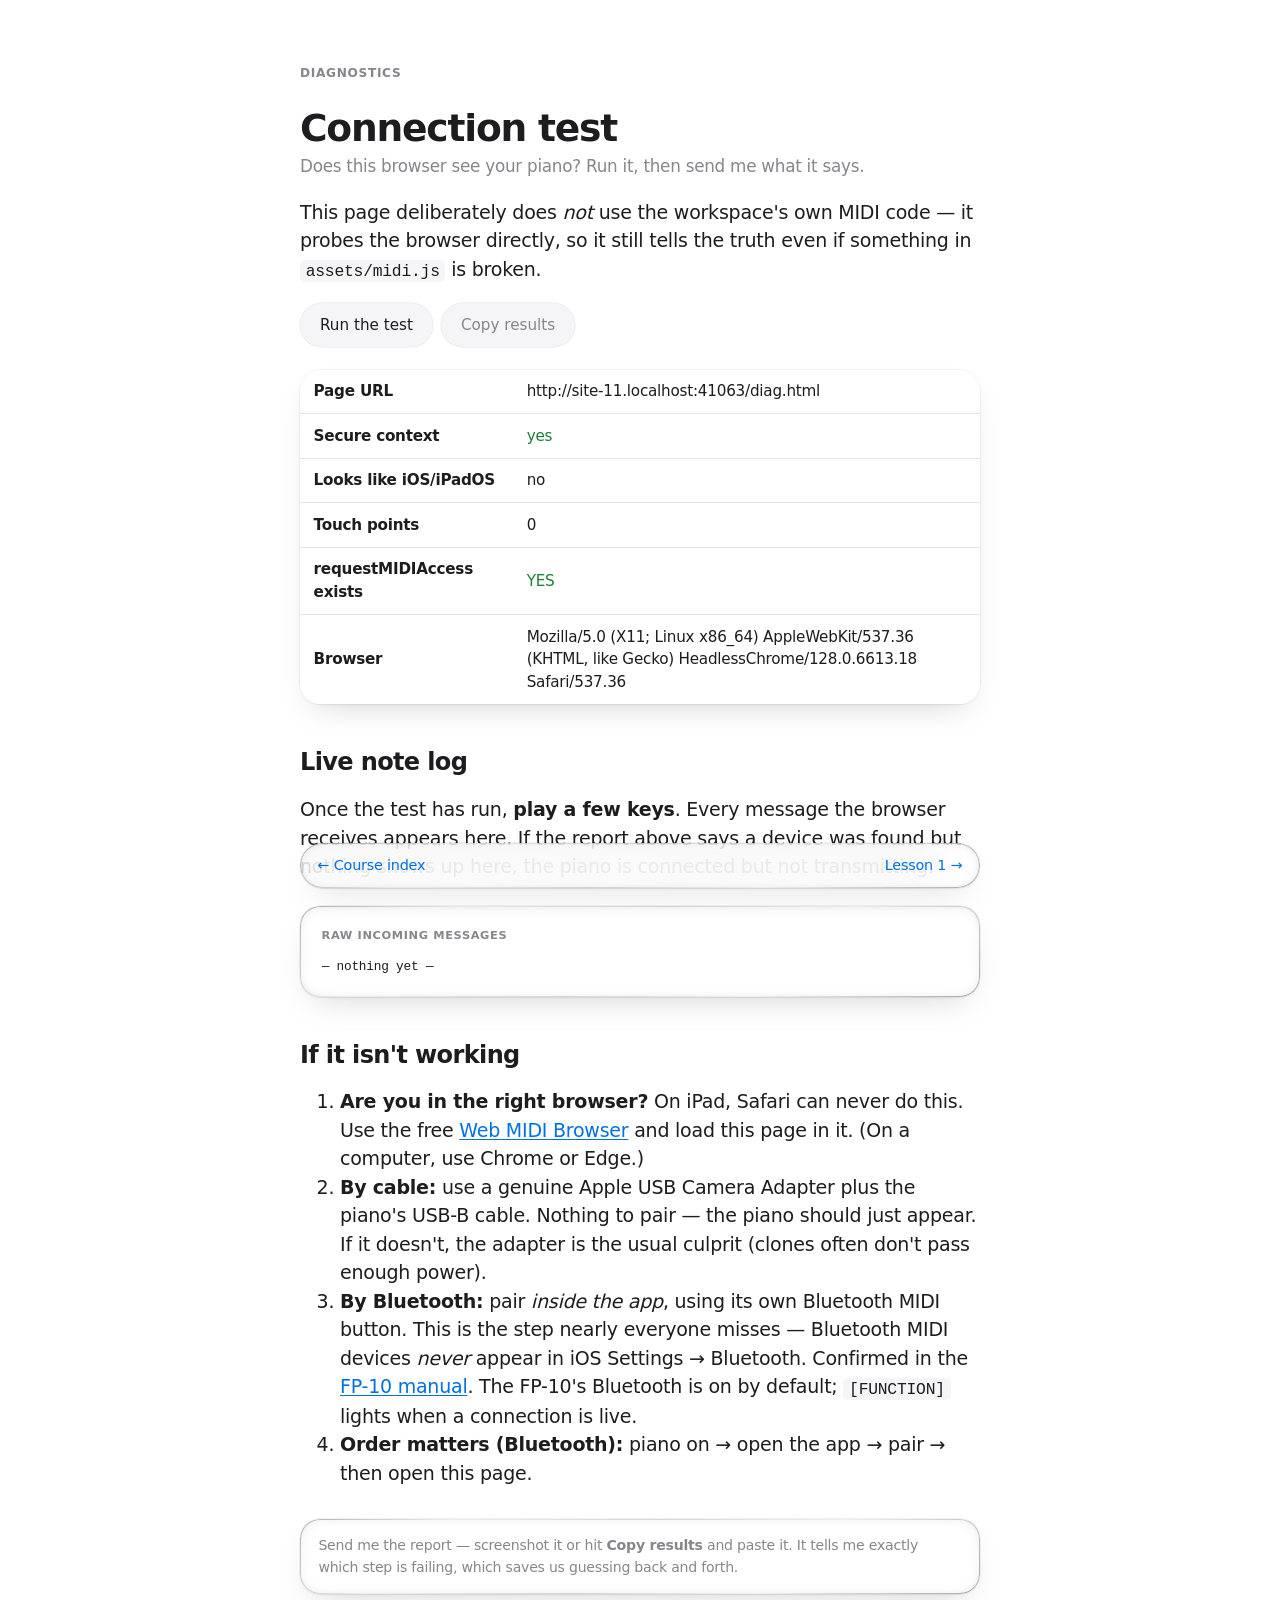
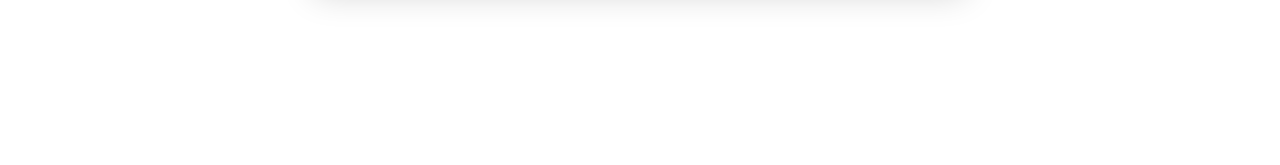
==== commit 9b297c72: "White paper, black ink, and glass that reads as glass Two problems with the first pass. The ambient " ====
--- a/diag.html
+++ b/diag.html
@@ -5,7 +5,7 @@
 <meta name="viewport" content="width=device-width, initial-scale=1, viewport-fit=cover">
 <link rel="manifest" href="manifest.json">
 <link rel="apple-touch-icon" href="icons/icon-180.png">
-<meta name="theme-color" content="#f2f1f6" media="(prefers-color-scheme: light)">
+<meta name="theme-color" content="#ffffff" media="(prefers-color-scheme: light)">
 <meta name="theme-color" content="#000000" media="(prefers-color-scheme: dark)">
 <meta name="apple-mobile-web-app-capable" content="yes">
 <meta name="mobile-web-app-capable" content="yes">
--- a/assets/style.css
+++ b/assets/style.css
@@ -1,147 +1,156 @@
 /* Shared stylesheet for the Piano workspace — lessons, songs and reference sheets.
-   Apple-native: SF type scale, system semantic colours, and liquid-glass surfaces
-   floating over an ambient wash. Tuned for reading and drilling on an iPad, in
-   Safari on the home screen or in Web MIDI Browser.
+   White paper, black ink, and panes of glass laid on top. Tuned for reading and
+   drilling on an iPad, in Safari on the home screen or in Web MIDI Browser.
 
    Every selector the JS touches is preserved — the widgets (keyboard, staff,
    rhythm, chord, drill) mount by class name, so the names are contract. */
 
-/* ── Colour: iOS/iPadOS semantic palette ─────────────────────
-   Named after the UIKit colours they stand in for, so the intent survives a
-   retune: label / secondaryLabel / separator / systemBackground, and the accent
-   is systemIndigo — the course's own signature, but a system colour. */
+/* ── Colour ──────────────────────────────────────────────────
+   Monochrome by default: near-black ink on white, one grey for everything
+   secondary. Colour is reserved for things that mean something — a link, a
+   live control, a right or wrong note — so when it appears it reads as signal
+   rather than decoration. */
 
 :root {
   color-scheme: light dark;
 
-  --bg: #f2f1f6;              /* systemGroupedBackground */
-  --surface: rgba(255, 255, 255, 0.62);
-  --surface-solid: #ffffff;   /* secondarySystemGroupedBackground */
-  --text: #000000;            /* label */
-  --muted: #6c6c70;           /* secondaryLabel */
-  --rule: rgba(60, 60, 67, 0.22);   /* separator */
-  --accent: #5856d6;          /* systemIndigo */
-  --accent-soft: rgba(88, 86, 214, 0.12);
-  --code-bg: rgba(118, 118, 128, 0.12);  /* tertiarySystemFill */
-  --good: #248a3d;            /* systemGreen, accessible variant */
-  --good-soft: rgba(52, 199, 89, 0.16);
-  --bad: #d70015;             /* systemRed, accessible variant */
-  --bad-soft: rgba(255, 59, 48, 0.14);
-  --warn: #c93400;            /* systemOrange, accessible variant */
+  --bg: #ffffff;
+  --surface: rgba(255, 255, 255, 0.7);
+  --surface-solid: #ffffff;
+  --text: #1d1d1f;
+  --muted: #86868b;
+  --rule: rgba(0, 0, 0, 0.11);
+  --accent: #0071e3;
+  --accent-soft: rgba(0, 113, 227, 0.1);
+  --code-bg: #f5f5f7;
+  --good: #1d7f38;
+  --good-soft: rgba(29, 127, 56, 0.1);
+  --bad: #d70015;
+  --bad-soft: rgba(215, 0, 21, 0.09);
+  --warn: #b25000;
   --key-white: #ffffff;
-  --key-white-edge: rgba(60, 60, 67, 0.34);
-  --key-black: #2c2c2e;
+  --key-white-edge: rgba(0, 0, 0, 0.28);
+  --key-black: #1d1d1f;
   --max-width: 720px;
 
-  /* Liquid glass. The tint is what the panel adds on top of whatever it is
-     over; the stroke and the inset highlight are the lit edge that makes it
-     read as a pane of glass rather than a flat translucent box. */
-  --glass-blur: saturate(180%) blur(22px);
-  --glass-stroke: rgba(255, 255, 255, 0.55);
-  --glass-edge: inset 0 1px 0 rgba(255, 255, 255, 0.7);
-  --glass-shadow: 0 1px 2px rgba(0, 0, 0, 0.04), 0 8px 26px rgba(0, 0, 0, 0.07);
-  --glass-sheen: linear-gradient(180deg, rgba(255, 255, 255, 0.42), rgba(255, 255, 255, 0) 58%);
-
-  /* The ambient wash the glass has something to refract. */
-  --wash-1: rgba(88, 86, 214, 0.22);
-  --wash-2: rgba(255, 45, 85, 0.11);
-  --wash-3: rgba(10, 132, 255, 0.16);
-
-  --radius-card: 18px;
-  --radius-inner: 12px;
+  /* Glass. On a white page there is nothing behind a panel to blur, so the
+     blur is not what sells it — the edge is. `rim` is the refraction line
+     around the pane, `spec` is the gradient that runs through that line so it
+     catches light at opposite corners the way a real bevel does, and `depth`
+     is the darkening just inside the edge where the glass is thickest. */
+  --glass-blur: saturate(180%) blur(20px);
+  --glass-rim: rgba(0, 0, 0, 0.1);
+  --glass-spec: linear-gradient(140deg,
+      rgba(0, 0, 0, 0.28) 0%,
+      rgba(0, 0, 0, 0.03) 20%,
+      rgba(0, 0, 0, 0.13) 47%,
+      rgba(0, 0, 0, 0.02) 71%,
+      rgba(0, 0, 0, 0.3) 100%);
+  --glass-depth: inset 0 0 18px -12px rgba(0, 0, 0, 0.55);
+  --glass-lift: 0 2px 5px -2px rgba(0, 0, 0, 0.07), 0 14px 34px -14px rgba(0, 0, 0, 0.18);
+
+  --radius-card: 20px;
+  --radius-inner: 13px;
   --spring: cubic-bezier(0.32, 0.72, 0, 1);
 }
 
 @media (prefers-color-scheme: dark) {
   :root {
     --bg: #000000;
-    --surface: rgba(28, 28, 30, 0.58);
-    --surface-solid: #1c1c1e;
-    --text: #ffffff;
-    --muted: #98989f;
-    --rule: rgba(84, 84, 88, 0.6);
-    --accent: #7d7aff;
-    --accent-soft: rgba(94, 92, 230, 0.24);
-    --code-bg: rgba(118, 118, 128, 0.24);
-    --good: #30d158;
-    --good-soft: rgba(48, 209, 88, 0.18);
+    --surface: rgba(255, 255, 255, 0.055);
+    --surface-solid: #1d1d1f;
+    --text: #f5f5f7;
+    --muted: #86868b;
+    --rule: rgba(255, 255, 255, 0.14);
+    --accent: #2997ff;
+    --accent-soft: rgba(41, 151, 255, 0.16);
+    --code-bg: #1d1d1f;
+    --good: #32d74b;
+    --good-soft: rgba(50, 215, 75, 0.15);
     --bad: #ff453a;
-    --bad-soft: rgba(255, 69, 58, 0.2);
+    --bad-soft: rgba(255, 69, 58, 0.15);
     --warn: #ff9f0a;
-    --key-white: #e5e5ea;
-    --key-white-edge: rgba(235, 235, 245, 0.3);
-    --key-black: #0a0a0c;
-
-    --glass-stroke: rgba(255, 255, 255, 0.14);
-    --glass-edge: inset 0 1px 0 rgba(255, 255, 255, 0.12);
-    --glass-shadow: 0 1px 2px rgba(0, 0, 0, 0.5), 0 10px 30px rgba(0, 0, 0, 0.45);
-    --glass-sheen: linear-gradient(180deg, rgba(255, 255, 255, 0.1), rgba(255, 255, 255, 0) 58%);
-
-    --wash-1: rgba(94, 92, 230, 0.3);
-    --wash-2: rgba(255, 55, 95, 0.14);
-    --wash-3: rgba(10, 132, 255, 0.2);
+    --key-white: #f5f5f7;
+    --key-white-edge: rgba(255, 255, 255, 0.24);
+    --key-black: #000000;
+
+    /* Inverted: on black, glass reads as a lit rim rather than a dark one. */
+    --glass-rim: rgba(255, 255, 255, 0.12);
+    --glass-spec: linear-gradient(140deg,
+        rgba(255, 255, 255, 0.85) 0%,
+        rgba(255, 255, 255, 0.08) 20%,
+        rgba(255, 255, 255, 0.4) 47%,
+        rgba(255, 255, 255, 0.06) 71%,
+        rgba(255, 255, 255, 0.9) 100%);
+    --glass-depth: inset 0 0 20px -12px rgba(255, 255, 255, 0.5);
+    --glass-lift: 0 2px 6px -2px rgba(0, 0, 0, 0.6), 0 16px 40px -16px rgba(0, 0, 0, 0.8);
   }
 }
 
 :root[data-theme="dark"] {
   color-scheme: dark;
   --bg: #000000;
-  --surface: rgba(28, 28, 30, 0.58);
-  --surface-solid: #1c1c1e;
-  --text: #ffffff;
-  --muted: #98989f;
-  --rule: rgba(84, 84, 88, 0.6);
-  --accent: #7d7aff;
-  --accent-soft: rgba(94, 92, 230, 0.24);
-  --code-bg: rgba(118, 118, 128, 0.24);
-  --good: #30d158;
-  --good-soft: rgba(48, 209, 88, 0.18);
+  --surface: rgba(255, 255, 255, 0.055);
+  --surface-solid: #1d1d1f;
+  --text: #f5f5f7;
+  --muted: #86868b;
+  --rule: rgba(255, 255, 255, 0.14);
+  --accent: #2997ff;
+  --accent-soft: rgba(41, 151, 255, 0.16);
+  --code-bg: #1d1d1f;
+  --good: #32d74b;
+  --good-soft: rgba(50, 215, 75, 0.15);
   --bad: #ff453a;
-  --bad-soft: rgba(255, 69, 58, 0.2);
+  --bad-soft: rgba(255, 69, 58, 0.15);
   --warn: #ff9f0a;
-  --key-white: #e5e5ea;
-  --key-white-edge: rgba(235, 235, 245, 0.3);
-  --key-black: #0a0a0c;
-  --glass-stroke: rgba(255, 255, 255, 0.14);
-  --glass-edge: inset 0 1px 0 rgba(255, 255, 255, 0.12);
-  --glass-shadow: 0 1px 2px rgba(0, 0, 0, 0.5), 0 10px 30px rgba(0, 0, 0, 0.45);
-  --glass-sheen: linear-gradient(180deg, rgba(255, 255, 255, 0.1), rgba(255, 255, 255, 0) 58%);
-  --wash-1: rgba(94, 92, 230, 0.3);
-  --wash-2: rgba(255, 55, 95, 0.14);
-  --wash-3: rgba(10, 132, 255, 0.2);
+  --key-white: #f5f5f7;
+  --key-white-edge: rgba(255, 255, 255, 0.24);
+  --key-black: #000000;
+  --glass-rim: rgba(255, 255, 255, 0.12);
+  --glass-spec: linear-gradient(140deg,
+      rgba(255, 255, 255, 0.85) 0%,
+      rgba(255, 255, 255, 0.08) 20%,
+      rgba(255, 255, 255, 0.4) 47%,
+      rgba(255, 255, 255, 0.06) 71%,
+      rgba(255, 255, 255, 0.9) 100%);
+  --glass-depth: inset 0 0 20px -12px rgba(255, 255, 255, 0.5);
+  --glass-lift: 0 2px 6px -2px rgba(0, 0, 0, 0.6), 0 16px 40px -16px rgba(0, 0, 0, 0.8);
 }
 
 :root[data-theme="light"] {
   color-scheme: light;
-  --bg: #f2f1f6;
-  --surface: rgba(255, 255, 255, 0.62);
+  --bg: #ffffff;
+  --surface: rgba(255, 255, 255, 0.7);
   --surface-solid: #ffffff;
-  --text: #000000;
-  --muted: #6c6c70;
-  --rule: rgba(60, 60, 67, 0.22);
-  --accent: #5856d6;
-  --accent-soft: rgba(88, 86, 214, 0.12);
-  --code-bg: rgba(118, 118, 128, 0.12);
-  --good: #248a3d;
-  --good-soft: rgba(52, 199, 89, 0.16);
+  --text: #1d1d1f;
+  --muted: #86868b;
+  --rule: rgba(0, 0, 0, 0.11);
+  --accent: #0071e3;
+  --accent-soft: rgba(0, 113, 227, 0.1);
+  --code-bg: #f5f5f7;
+  --good: #1d7f38;
+  --good-soft: rgba(29, 127, 56, 0.1);
   --bad: #d70015;
-  --bad-soft: rgba(255, 59, 48, 0.14);
-  --warn: #c93400;
+  --bad-soft: rgba(215, 0, 21, 0.09);
+  --warn: #b25000;
   --key-white: #ffffff;
-  --key-white-edge: rgba(60, 60, 67, 0.34);
-  --key-black: #2c2c2e;
-  --glass-stroke: rgba(255, 255, 255, 0.55);
-  --glass-edge: inset 0 1px 0 rgba(255, 255, 255, 0.7);
-  --glass-shadow: 0 1px 2px rgba(0, 0, 0, 0.04), 0 8px 26px rgba(0, 0, 0, 0.07);
-  --glass-sheen: linear-gradient(180deg, rgba(255, 255, 255, 0.42), rgba(255, 255, 255, 0) 58%);
-  --wash-1: rgba(88, 86, 214, 0.22);
-  --wash-2: rgba(255, 45, 85, 0.11);
-  --wash-3: rgba(10, 132, 255, 0.16);
-}
-
-/* ── Type: SF, at Apple's scale ──────────────────────────────
-   -apple-system resolves to SF Pro on every Apple device; ui-rounded gives
-   SF Pro Rounded, which is what the big single-glyph cues are set in. */
+  --key-white-edge: rgba(0, 0, 0, 0.28);
+  --key-black: #1d1d1f;
+  --glass-rim: rgba(0, 0, 0, 0.1);
+  --glass-spec: linear-gradient(140deg,
+      rgba(0, 0, 0, 0.28) 0%,
+      rgba(0, 0, 0, 0.03) 20%,
+      rgba(0, 0, 0, 0.13) 47%,
+      rgba(0, 0, 0, 0.02) 71%,
+      rgba(0, 0, 0, 0.3) 100%);
+  --glass-depth: inset 0 0 18px -12px rgba(0, 0, 0, 0.55);
+  --glass-lift: 0 2px 5px -2px rgba(0, 0, 0, 0.07), 0 14px 34px -14px rgba(0, 0, 0, 0.18);
+}
+
+/* ── Type ────────────────────────────────────────────────────
+   SF, at Apple's scale. -apple-system swaps between SF Pro Text and SF Pro
+   Display by size on its own; ui-rounded gives SF Pro Rounded, which is what
+   the big single-glyph cues are set in. */
 
 :root {
   --sf: -apple-system, BlinkMacSystemFont, "SF Pro Text", "Segoe UI", system-ui, sans-serif;
@@ -157,27 +166,13 @@
   text-size-adjust: 100%;
 }
 
-/* The ambient wash. Fixed behind everything so the glass panels always have
-   colour to bend, and so it doesn't drift as the page scrolls. */
-body::before {
-  content: "";
-  position: fixed;
-  inset: 0;
-  z-index: -1;
-  pointer-events: none;
-  background:
-    radial-gradient(58rem 46rem at 8% -10%, var(--wash-1), transparent 62%),
-    radial-gradient(48rem 42rem at 96% 4%, var(--wash-2), transparent 62%),
-    radial-gradient(52rem 44rem at 76% 100%, var(--wash-3), transparent 62%);
-}
-
 body {
-  background: transparent;
+  background: var(--bg);
   color: var(--text);
   font-family: var(--sf);
-  font-size: 17px;              /* Body, iOS */
+  font-size: 17px;
   line-height: 1.5;
-  letter-spacing: -0.01em;
+  letter-spacing: -0.012em;
   -webkit-font-smoothing: antialiased;
   max-width: var(--max-width);
   margin: 0 auto;
@@ -196,36 +191,36 @@
 
 h1, h2, h3 {
   font-weight: 700;
-  line-height: 1.15;
-  letter-spacing: -0.022em;
+  line-height: 1.12;
   text-wrap: balance;
 }
-h1 { font-size: 2.05rem; margin-bottom: 0.25rem; }   /* Large Title */
+h1 { font-size: 2.35rem; letter-spacing: -0.032em; margin-bottom: 0.3rem; }
 h2 {
-  font-size: 1.4rem;                                  /* Title 2 */
-  margin-top: 2.6rem;
-  margin-bottom: 0.6rem;
+  font-size: 1.5rem;
+  letter-spacing: -0.026em;
+  margin-top: 2.8rem;
+  margin-bottom: 0.7rem;
+  border-bottom: none;
   padding-bottom: 0;
-  border-bottom: none;
-}
-h3 { font-size: 1.12rem; margin-top: 1.9rem; }        /* Title 3 */
-
-/* Section headers in a grouped list are uppercase and quiet; the rule that used
-   to sit under h2 is replaced by that weight difference. */
+}
+h3 { font-size: 1.15rem; letter-spacing: -0.02em; margin-top: 2rem; }
+
+/* Eyebrow labels are grey, not coloured — colour is for controls and verdicts. */
 .kicker {
   font-family: var(--sf);
   font-size: 0.76rem;
   font-weight: 600;
-  letter-spacing: 0.06em;
+  letter-spacing: 0.055em;
   text-transform: uppercase;
-  color: var(--accent);
-  margin-bottom: 0.4rem;
+  color: var(--muted);
+  margin-bottom: 0.45rem;
 }
 
 .subtitle {
   color: var(--muted);
-  font-size: 1.03rem;
+  font-size: 1.05rem;
   line-height: 1.45;
+  letter-spacing: -0.015em;
   margin-top: 0;
 }
 
@@ -233,10 +228,17 @@
 
 .rule { border: none; border-top: 1px solid var(--rule); margin: 2.5rem 0; }
 
-/* ── Liquid glass ────────────────────────────────────────────
-   One material, applied to every floating surface. The panel is a translucent
-   tint over a blurred, saturated backdrop; ::before lays the specular sheen
-   along the top edge, which is the part that sells it as glass. */
+/* ── Glass ───────────────────────────────────────────────────
+   A pane of glass on white paper does not look like a haze — it looks like
+   almost nothing, plus an edge. So the fill is barely there and the work is
+   done by three things: a lift shadow that puts the pane above the page, a
+   darkening just inside the rim where the glass is thickest, and a specular
+   ring (::before) that runs a gradient through the 1px edge so opposite
+   corners catch the light and the sides go nearly clear.
+
+   The backdrop blur still earns its keep on the pieces that genuinely float
+   over content — the toolbar and the buttons — where you see text bend
+   underneath them. */
 
 .callout,
 .card,
@@ -250,67 +252,77 @@
 .chord-box,
 .nav {
   position: relative;
-  isolation: isolate;
   background: var(--surface);
   -webkit-backdrop-filter: var(--glass-blur);
   backdrop-filter: var(--glass-blur);
-  border: 0.5px solid var(--glass-stroke);
+  border: none;
   border-radius: var(--radius-card);
-  box-shadow: var(--glass-edge), var(--glass-shadow);
-  overflow: hidden;
-}
-
-.callout::before,
-.card::before,
-.ask-agent::before,
-.quiz-box::before,
-.midi-bar::before,
-.kbd-box::before,
-.drill-box::before,
-.staff-box::before,
-.rhythm-box::before,
-.chord-box::before,
-.nav::before {
-  content: "";
-  position: absolute;
-  inset: 0;
-  z-index: -1;
-  pointer-events: none;
-  background: var(--glass-sheen);
-}
-
-/* Transparency is a preference, not a given. When it's off, the panels go
-   opaque and the wash goes away — same layout, no blur. */
+  box-shadow:
+    0 0 0 0.5px var(--glass-rim),
+    var(--glass-lift),
+    var(--glass-depth);
+}
+
+/* The specular ring. Painted as a gradient clipped to the border box minus the
+   padding box, which leaves a 1px band of gradient tracing the rounded edge.
+   Guarded: without mask-composite this would flood the whole panel. */
+@supports ((-webkit-mask-composite: xor) or (mask-composite: exclude)) {
+  .callout::before,
+  .card::before,
+  .ask-agent::before,
+  .quiz-box::before,
+  .midi-bar::before,
+  .kbd-box::before,
+  .drill-box::before,
+  .staff-box::before,
+  .rhythm-box::before,
+  .chord-box::before,
+  .nav::before {
+    content: "";
+    position: absolute;
+    inset: 0;
+    border-radius: inherit;
+    padding: 1px;
+    background: var(--glass-spec);
+    -webkit-mask: linear-gradient(#000 0 0) content-box, linear-gradient(#000 0 0);
+    -webkit-mask-composite: xor;
+            mask: linear-gradient(#000 0 0) content-box, linear-gradient(#000 0 0);
+            mask-composite: exclude;
+    pointer-events: none;
+  }
+}
+
+/* Transparency is a preference, not a given. Off means opaque panels and a
+   plain hairline instead of a lit edge. */
 @media (prefers-reduced-transparency: reduce) {
-  body::before { display: none; }
   .callout, .card, .ask-agent, .quiz-box, .midi-bar,
   .kbd-box, .drill-box, .staff-box, .rhythm-box, .chord-box, .nav {
     background: var(--surface-solid);
     -webkit-backdrop-filter: none;
     backdrop-filter: none;
-    border-color: var(--rule);
+    box-shadow: 0 0 0 1px var(--rule);
   }
+  .callout::before, .card::before, .ask-agent::before, .quiz-box::before,
+  .midi-bar::before, .kbd-box::before, .drill-box::before, .staff-box::before,
+  .rhythm-box::before, .chord-box::before, .nav::before { display: none; }
 }
 
 .callout {
-  background:
-    linear-gradient(var(--accent-soft), var(--accent-soft)),
-    var(--surface);
-  padding: 1rem 1.15rem;
-  margin: 1.5rem 0;
-  font-size: 0.96rem;
+  padding: 1.1rem 1.25rem;
+  margin: 1.6rem 0;
+  font-size: 0.97rem;
   line-height: 1.5;
 }
 
 .callout-label {
   font-family: var(--sf);
   font-weight: 600;
-  font-size: 0.74rem;
-  letter-spacing: 0.06em;
+  font-size: 0.73rem;
+  letter-spacing: 0.055em;
   text-transform: uppercase;
-  color: var(--accent);
+  color: var(--muted);
   display: block;
-  margin-bottom: 0.35rem;
+  margin-bottom: 0.4rem;
 }
 
 code {
@@ -322,32 +334,33 @@
 }
 
 /* ── Tables ──────────────────────────────────────────────────
-   Styled as an inset grouped list: hairline row separators, no outer box, no
-   vertical rules. */
+   An inset grouped list: hairline row separators, no vertical rules, no
+   outer box beyond the pane itself. */
 
 table {
-  border-collapse: collapse;
+  border-collapse: separate;
+  border-spacing: 0;
   width: 100%;
-  margin: 1.3rem 0;
+  margin: 1.4rem 0;
   font-size: 0.95rem;
   background: var(--surface);
   -webkit-backdrop-filter: var(--glass-blur);
   backdrop-filter: var(--glass-blur);
   border-radius: var(--radius-card);
   overflow: hidden;
-  box-shadow: var(--glass-edge), var(--glass-shadow);
+  box-shadow: 0 0 0 0.5px var(--glass-rim), var(--glass-lift);
 }
 th, td {
   border: none;
   border-bottom: 0.5px solid var(--rule);
-  padding: 0.6rem 0.8rem;
+  padding: 0.65rem 0.85rem;
   text-align: center;
 }
 tr:last-child td { border-bottom: none; }
 th {
   background: transparent;
   font-family: var(--sf);
-  font-size: 0.72rem;
+  font-size: 0.71rem;
   font-weight: 600;
   letter-spacing: 0.05em;
   text-transform: uppercase;
@@ -355,8 +368,8 @@
 }
 
 /* ── Bottom toolbar ──────────────────────────────────────────
-   The prev/next pair, floated as a capsule the way an iPadOS toolbar sits over
-   its content rather than ruled off from it. */
+   The prev/next pair, floated as a capsule. This one is real glass: page text
+   scrolls underneath it and you can see it blur through. */
 
 .nav {
   font-family: var(--sf);
@@ -367,7 +380,7 @@
   bottom: calc(env(safe-area-inset-bottom) + 0.75rem);
   z-index: 20;
   margin-top: 3rem;
-  padding: 0.7rem 1rem;
+  padding: 0.75rem 1.1rem;
   border-radius: 999px;
   display: flex;
   justify-content: space-between;
@@ -385,7 +398,7 @@
   font-size: 0.88rem;
   line-height: 1.5;
   color: var(--muted);
-  padding: 0.95rem 1.1rem;
+  padding: 1rem 1.15rem;
   margin-top: 2rem;
 }
 
@@ -397,7 +410,7 @@
   -webkit-tap-highlight-color: transparent;
   touch-action: manipulation;
   transition: transform 0.24s var(--spring), background-color 0.2s ease,
-              border-color 0.2s ease, opacity 0.2s ease;
+              box-shadow 0.2s ease, opacity 0.2s ease;
 }
 button:active:not(:disabled),
 .drill-ans:active:not(:disabled),
@@ -407,11 +420,11 @@
 
 .quiz-box {
   font-family: var(--sf);
-  padding: 1.3rem 1.4rem;
-  margin: 1.3rem 0;
+  padding: 1.35rem 1.45rem;
+  margin: 1.4rem 0;
 }
 .quiz-progress {
-  font-size: 0.74rem;
+  font-size: 0.72rem;
   font-weight: 600;
   letter-spacing: 0.05em;
   text-transform: uppercase;
@@ -420,9 +433,9 @@
 }
 .quiz-q {
   font-family: var(--sf);
-  font-size: 1.15rem;
-  font-weight: 600;
-  letter-spacing: -0.02em;
+  font-size: 1.18rem;
+  font-weight: 600;
+  letter-spacing: -0.022em;
   line-height: 1.3;
   margin-bottom: 1rem;
 }
@@ -433,17 +446,18 @@
   min-height: 44px;
   padding: 0.6rem 1rem;
   border-radius: var(--radius-inner);
-  border: 0.5px solid var(--rule);
-  background: var(--surface-solid);
+  border: none;
+  background: var(--code-bg);
   color: var(--text);
   cursor: pointer;
   text-align: left;
+  box-shadow: 0 0 0 0.5px var(--rule);
 }
 @media (hover: hover) {
-  .quiz-choice-btn:hover, .quiz-btn:hover { border-color: var(--accent); }
+  .quiz-choice-btn:hover, .quiz-btn:hover { box-shadow: 0 0 0 1px var(--accent); }
 }
 .quiz-choice-btn:active:not(:disabled), .quiz-btn:active { transform: scale(0.985); }
-.quiz-choice-btn:disabled { opacity: 0.5; cursor: default; }
+.quiz-choice-btn:disabled { opacity: 0.45; cursor: default; }
 .quiz-form { display: flex; gap: 0.6rem; }
 .quiz-input {
   flex: 1;
@@ -452,11 +466,12 @@
   min-height: 44px;
   padding: 0.5rem 0.8rem;
   border-radius: var(--radius-inner);
-  border: 0.5px solid var(--rule);
-  background: var(--surface-solid);
+  border: none;
+  background: var(--code-bg);
   color: var(--text);
-}
-.quiz-input:focus { outline: 2px solid var(--accent); outline-offset: -1px; }
+  box-shadow: 0 0 0 0.5px var(--rule);
+}
+.quiz-input:focus { outline: none; box-shadow: 0 0 0 2px var(--accent); }
 .quiz-feedback {
   display: none;
   margin-top: 0.9rem;
@@ -467,7 +482,7 @@
 .quiz-good { background: var(--good-soft); color: var(--good); display: block; }
 .quiz-bad { background: var(--bad-soft); color: var(--bad); display: block; }
 .quiz-next { margin-top: 0.8rem; }
-.quiz-done { font-size: 1.25rem; font-weight: 600; margin-bottom: 0.8rem; }
+.quiz-done { font-size: 1.3rem; font-weight: 600; letter-spacing: -0.022em; margin-bottom: 0.8rem; }
 
 /* ── MIDI connection banner ──────────────────────────────────── */
 
@@ -478,17 +493,16 @@
   align-items: center;
   gap: 0.75rem;
   flex-wrap: wrap;
-  padding: 0.8rem 1rem;
-  margin: 1.5rem 0;
+  padding: 0.85rem 1.05rem;
+  margin: 1.6rem 0;
 }
 
 .midi-dot {
-  width: 0.6rem;
-  height: 0.6rem;
+  width: 0.55rem;
+  height: 0.55rem;
   border-radius: 50%;
   background: var(--muted);
   flex: none;
-  box-shadow: 0 0 0 3px color-mix(in srgb, currentColor 12%, transparent);
 }
 .midi-dot-on { background: var(--good); box-shadow: 0 0 0 3px var(--good-soft); }
 .midi-dot-off { background: var(--bad); box-shadow: 0 0 0 3px var(--bad-soft); }
@@ -496,32 +510,32 @@
 .midi-msg { color: var(--muted); flex: 1; min-width: 12rem; line-height: 1.4; }
 .midi-msg strong { color: var(--text); font-weight: 600; }
 
-/* Capsule, tinted-glass fill — the iOS bordered-prominent button. */
+/* Filled capsule — the one prominent control in the banner, so it gets the
+   colour. */
 .midi-btn {
   font-family: inherit;
   font-size: 0.9rem;
   min-height: 44px;
-  padding: 0.4rem 1.1rem;
+  padding: 0.4rem 1.15rem;
   border-radius: 999px;
-  border: 0.5px solid transparent;
-  background: var(--accent-soft);
-  color: var(--accent);
+  border: none;
+  background: var(--accent);
+  color: #fff;
   cursor: pointer;
   font-weight: 600;
   flex: none;
-  box-shadow: var(--glass-edge);
 }
 @media (hover: hover) {
-  .midi-btn:hover { background: color-mix(in srgb, var(--accent) 22%, transparent); }
-}
-.midi-btn:disabled { opacity: 0.4; cursor: default; }
+  .midi-btn:hover { filter: brightness(1.08); }
+}
+.midi-btn:disabled { opacity: 0.35; cursor: default; }
 
 /* ── Keyboard widget ─────────────────────────────────────────── */
 
 .kbd-box {
   font-family: var(--sf);
-  padding: 1.15rem 1.2rem;
-  margin: 1.5rem 0;
+  padding: 1.2rem 1.25rem;
+  margin: 1.6rem 0;
 }
 
 .kbd-label,
@@ -529,12 +543,12 @@
 .staff-label,
 .rhythm-label,
 .chord-label {
-  font-size: 0.72rem;
-  font-weight: 600;
-  letter-spacing: 0.06em;
+  font-size: 0.71rem;
+  font-weight: 600;
+  letter-spacing: 0.055em;
   text-transform: uppercase;
-  color: var(--accent);
-  margin-bottom: 0.75rem;
+  color: var(--muted);
+  margin-bottom: 0.8rem;
 }
 
 .kbd-svg { width: 100%; height: auto; display: block; touch-action: manipulation; }
@@ -561,21 +575,21 @@
 .kbd-name-b { fill: var(--key-white); }
 
 /* The two-black / three-black grouping brackets drawn above the keys. */
-.kbd-group { fill: none; stroke: var(--accent); stroke-width: 2; opacity: 0.55; }
+.kbd-group { fill: none; stroke: var(--muted); stroke-width: 2; opacity: 0.6; }
 .kbd-group-txt {
   font-family: var(--sf);
   font-size: 11px;
   font-weight: 700;
   letter-spacing: 0.05em;
   text-anchor: middle;
-  fill: var(--accent);
+  fill: var(--muted);
 }
 
 .kbd-caption,
 .drill-caption,
 .staff-caption,
 .chord-caption {
-  margin-top: 0.85rem;
+  margin-top: 0.9rem;
   font-size: 0.85rem;
   color: var(--muted);
   line-height: 1.5;
@@ -585,45 +599,38 @@
 
 .drill-box {
   font-family: var(--sf);
-  padding: 1.25rem 1.3rem;
-  margin: 1.5rem 0;
-}
-
-/* The stage sits inside the glass, so it is a plain fill — nesting a second
-   backdrop-filter costs a whole extra blur pass per frame on an iPad and the
-   two layers cancel each other out anyway. Kept at quaternary-fill weight: it
-   is a well for the cue, not a second card. */
+  padding: 1.3rem 1.35rem;
+  margin: 1.6rem 0;
+}
+
+/* The stage is a well inside the pane, not a second pane — a flat fill, no
+   second backdrop-filter. Nesting blurs costs an extra full-surface pass per
+   frame on an iPad and the two layers cancel out anyway. */
 .drill-stage {
   text-align: center;
-  padding: 1.2rem 0.5rem 1rem;
+  padding: 1.3rem 0.5rem 1.1rem;
   border-radius: var(--radius-inner);
-  background: rgba(118, 118, 128, 0.07);
-  box-shadow: inset 0 0 0 0.5px var(--rule);
-  margin-bottom: 0.9rem;
-}
-@media (prefers-color-scheme: dark) {
-  .drill-stage { background: rgba(118, 118, 128, 0.16); }
-}
-:root[data-theme="dark"] .drill-stage { background: rgba(118, 118, 128, 0.16); }
-:root[data-theme="light"] .drill-stage { background: rgba(118, 118, 128, 0.07); }
+  background: var(--code-bg);
+  margin-bottom: 1rem;
+}
 
 /* SF Pro Rounded: the single big glyph is closer to a watch complication than
    to body copy, and rounded is what Apple sets those in. */
 .drill-cue {
   font-family: var(--sf-rounded);
-  font-size: 3.6rem;
-  font-weight: 600;
-  letter-spacing: -0.02em;
+  font-size: 3.8rem;
+  font-weight: 600;
+  letter-spacing: -0.03em;
   line-height: 1;
   color: var(--text);
   display: block;
-  min-height: 3.6rem;
+  min-height: 3.8rem;
 }
 .drill-cue-small {
   font-family: var(--sf);
   font-size: 1.1rem;
   font-weight: 400;
-  letter-spacing: -0.01em;
+  letter-spacing: -0.015em;
   line-height: 1.4;
   color: var(--muted);
 }
@@ -634,25 +641,26 @@
 
 .drill-stats {
   display: flex;
-  gap: 1.5rem;
+  gap: 1.6rem;
   justify-content: center;
   border-top: 0.5px solid var(--rule);
-  padding-top: 0.9rem;
-  margin-top: 0.9rem;
+  padding-top: 0.95rem;
+  margin-top: 0.95rem;
   flex-wrap: wrap;
 }
 .drill-stat { text-align: center; }
 .drill-stat-val {
   display: block;
   font-family: var(--sf-rounded);
-  font-size: 1.4rem;
-  font-weight: 600;
-  color: var(--accent);
+  font-size: 1.45rem;
+  font-weight: 600;
+  letter-spacing: -0.02em;
+  color: var(--text);
   font-variant-numeric: tabular-nums;
 }
 .drill-stat-key {
   display: block;
-  font-size: 0.64rem;
+  font-size: 0.63rem;
   font-weight: 600;
   letter-spacing: 0.07em;
   text-transform: uppercase;
@@ -660,31 +668,26 @@
 }
 
 .drill-controls { display: flex; gap: 0.5rem; justify-content: center; flex-wrap: wrap; }
+
+/* Plain glass capsule, sitting on the same pane as everything else. The
+   primary action is the filled one; the rest stay quiet. */
 .drill-btn {
   font-family: inherit;
   font-size: 0.95rem;
   min-height: 44px;
-  padding: 0.45rem 1.2rem;
+  padding: 0.45rem 1.25rem;
   border-radius: 999px;
-  border: 0.5px solid transparent;
-  background: var(--accent-soft);
-  color: var(--accent);
-  font-weight: 600;
+  border: none;
+  background: var(--code-bg);
+  color: var(--text);
+  font-weight: 500;
   cursor: pointer;
-  box-shadow: var(--glass-edge);
+  box-shadow: 0 0 0 0.5px var(--rule);
 }
 @media (hover: hover) {
-  .drill-btn:hover { background: color-mix(in srgb, var(--accent) 22%, transparent); }
-}
-.drill-btn-ghost {
-  background: var(--code-bg);
-  border-color: transparent;
-  color: var(--muted);
-  font-weight: 500;
-}
-@media (hover: hover) {
-  .drill-btn-ghost:hover { background: color-mix(in srgb, var(--muted) 18%, transparent); }
-}
+  .drill-btn:hover { box-shadow: 0 0 0 1px var(--rule), var(--glass-lift); }
+}
+.drill-btn-ghost { color: var(--muted); }
 
 /* Sprint countdown. Monospaced so the digits don't jitter as they tick; turns to
    the warning colour in the last ten seconds. */
@@ -692,7 +695,7 @@
   font-family: var(--sf-mono);
   font-size: 1.1rem;
   font-weight: 600;
-  color: var(--accent);
+  color: var(--text);
   align-self: center;
   min-width: 3.2ch;
   text-align: center;
@@ -700,7 +703,7 @@
 }
 .drill-clock-low { color: var(--bad); }
 
-.drill-answers { display: flex; gap: 0.45rem; justify-content: center; flex-wrap: wrap; margin-bottom: 0.9rem; }
+.drill-answers { display: flex; gap: 0.45rem; justify-content: center; flex-wrap: wrap; margin-bottom: 1rem; }
 .drill-ans {
   font-family: inherit;
   font-size: 1rem;
@@ -709,26 +712,27 @@
   min-height: 44px;
   padding: 0.5rem 0.7rem;
   border-radius: var(--radius-inner);
-  border: 0.5px solid var(--rule);
-  background: var(--surface-solid);
+  border: none;
+  background: var(--code-bg);
   color: var(--text);
   cursor: pointer;
+  box-shadow: 0 0 0 0.5px var(--rule);
 }
 @media (hover: hover) {
-  .drill-ans:hover:not(:disabled) { border-color: var(--accent); }
-}
-.drill-ans:disabled { opacity: 0.4; cursor: default; }
-.drill-ans-good { opacity: 1 !important; border-color: var(--good); background: var(--good-soft); color: var(--good); }
-.drill-ans-bad { opacity: 1 !important; border-color: var(--bad); background: var(--bad-soft); color: var(--bad); }
+  .drill-ans:hover:not(:disabled) { box-shadow: 0 0 0 1px var(--accent); }
+}
+.drill-ans:disabled { opacity: 0.35; cursor: default; }
+.drill-ans-good { opacity: 1 !important; background: var(--good-soft); color: var(--good); box-shadow: 0 0 0 1px var(--good); }
+.drill-ans-bad { opacity: 1 !important; background: var(--bad-soft); color: var(--bad); box-shadow: 0 0 0 1px var(--bad); }
 
 /* ── Index card list ─────────────────────────────────────────
    An inset grouped list: glass row, chevron on the trailing edge, and a press
    state instead of a hover-only affordance — there is no cursor on an iPad. */
 
-.card-list { display: flex; flex-direction: column; gap: 0.6rem; margin: 1.2rem 0 2rem; }
+.card-list { display: flex; flex-direction: column; gap: 0.7rem; margin: 1.3rem 0 2.2rem; }
 .card {
   display: block;
-  padding: 0.95rem 2.4rem 1rem 1.15rem;
+  padding: 1rem 2.5rem 1.05rem 1.2rem;
   text-decoration: none;
   color: var(--text);
 }
@@ -736,7 +740,7 @@
   content: "";
   position: absolute;
   top: 50%;
-  right: 1.1rem;
+  right: 1.15rem;
   width: 9px;
   height: 9px;
   margin-top: -5px;
@@ -744,30 +748,29 @@
   border-bottom: 2px solid var(--muted);
   border-radius: 1px;
   transform: rotate(-45deg);
-  opacity: 0.55;
+  opacity: 0.6;
 }
 .card:active { transform: scale(0.985); }
 @media (hover: hover) {
-  .card:hover { border-color: color-mix(in srgb, var(--accent) 50%, transparent); }
-  .card:hover::after { opacity: 0.9; }
+  .card:hover::after { opacity: 1; }
 }
 .card-num {
   display: block;
   font-family: var(--sf);
-  font-size: 0.68rem;
+  font-size: 0.67rem;
   font-weight: 600;
   letter-spacing: 0.07em;
   text-transform: uppercase;
-  color: var(--accent);
-  margin-bottom: 0.2rem;
+  color: var(--muted);
+  margin-bottom: 0.25rem;
 }
 .card-title {
   display: block;
   font-family: var(--sf);
-  font-size: 1.12rem;
-  font-weight: 600;
-  letter-spacing: -0.02em;
-  margin-bottom: 0.25rem;
+  font-size: 1.15rem;
+  font-weight: 600;
+  letter-spacing: -0.024em;
+  margin-bottom: 0.28rem;
 }
 .card-note {
   display: block;
@@ -781,8 +784,8 @@
 
 .staff-box {
   font-family: var(--sf);
-  padding: 1.15rem 1.2rem;
-  margin: 1.5rem 0;
+  padding: 1.2rem 1.25rem;
+  margin: 1.6rem 0;
 }
 
 .staff-svg { width: 100%; height: auto; display: block; }
@@ -844,12 +847,13 @@
   * { transition-duration: 0.01ms !important; }
 }
 
-/* A toggle button (sprint, hints, feedback) showing its "on" state. */
+/* A toggle button (sprint, hints, feedback) showing its "on" state — the one
+   place a drill button takes colour, because "armed" has to be unmistakable. */
 .drill-btn-on {
   background: var(--accent);
-  border-color: transparent;
   color: #fff;
   font-weight: 600;
+  box-shadow: none;
 }
 
 /* Inline icon inside a drill button. Stroked with currentColor rather than set
@@ -887,8 +891,8 @@
 
 .rhythm-box {
   font-family: var(--sf);
-  padding: 1.15rem 1.2rem;
-  margin: 1.5rem 0;
+  padding: 1.2rem 1.25rem;
+  margin: 1.6rem 0;
 }
 
 .rhythm-svg { width: 100%; height: auto; display: block; }
@@ -922,14 +926,14 @@
 
 .rhythm-cursor { fill: var(--accent); opacity: 0.14; }
 
-.rhythm-caption { margin-top: 0.85rem; font-size: 0.85rem; color: var(--muted); line-height: 1.5; }
+.rhythm-caption { margin-top: 0.9rem; font-size: 0.85rem; color: var(--muted); line-height: 1.5; }
 
 /* ── Chord shape display ─────────────────────────────────────── */
 
 .chord-box {
   font-family: var(--sf);
-  padding: 1.15rem 1.2rem;
-  margin: 1.5rem 0;
+  padding: 1.2rem 1.25rem;
+  margin: 1.6rem 0;
 }
 
 .chord-row {
@@ -942,12 +946,12 @@
 
 .chord-sigil {
   font-family: var(--sf-rounded);
-  font-size: 2.7rem;
-  font-weight: 600;
-  letter-spacing: -0.02em;
+  font-size: 2.8rem;
+  font-weight: 600;
+  letter-spacing: -0.03em;
   line-height: 1;
-  color: var(--accent);
-  min-width: 2.7rem;
+  color: var(--text);
+  min-width: 2.8rem;
 }
 
 .chord-spell { display: flex; align-items: baseline; gap: 0.5rem; flex-wrap: wrap; }
@@ -981,12 +985,11 @@
 }
 
 /* ── Print ───────────────────────────────────────────────────
-   The reference sheets live on a music stand as often as on a screen. Glass,
-   wash and toolbar all come off; ink goes on white. */
+   The reference sheets live on a music stand as often as on a screen. Glass
+   and toolbar come off; ink goes on white. */
 
 @media print {
-  html { background: #fff; }
-  body::before { display: none; }
+  html, body { background: #fff; }
   body { max-width: 100%; font-size: 11pt; margin: 0; padding: 0.5in; color: #000; }
   .ask-agent, .nav, .midi-bar, .drill-controls, .drill-answers { display: none; }
   a { color: #000; text-decoration: none; }
@@ -995,8 +998,8 @@
     background: #fff;
     -webkit-backdrop-filter: none;
     backdrop-filter: none;
+    box-shadow: none;
     border: 1px solid #999;
-    box-shadow: none;
   }
   .callout::before, .card::before, .quiz-box::before, .kbd-box::before,
   .drill-box::before, .staff-box::before, .rhythm-box::before,
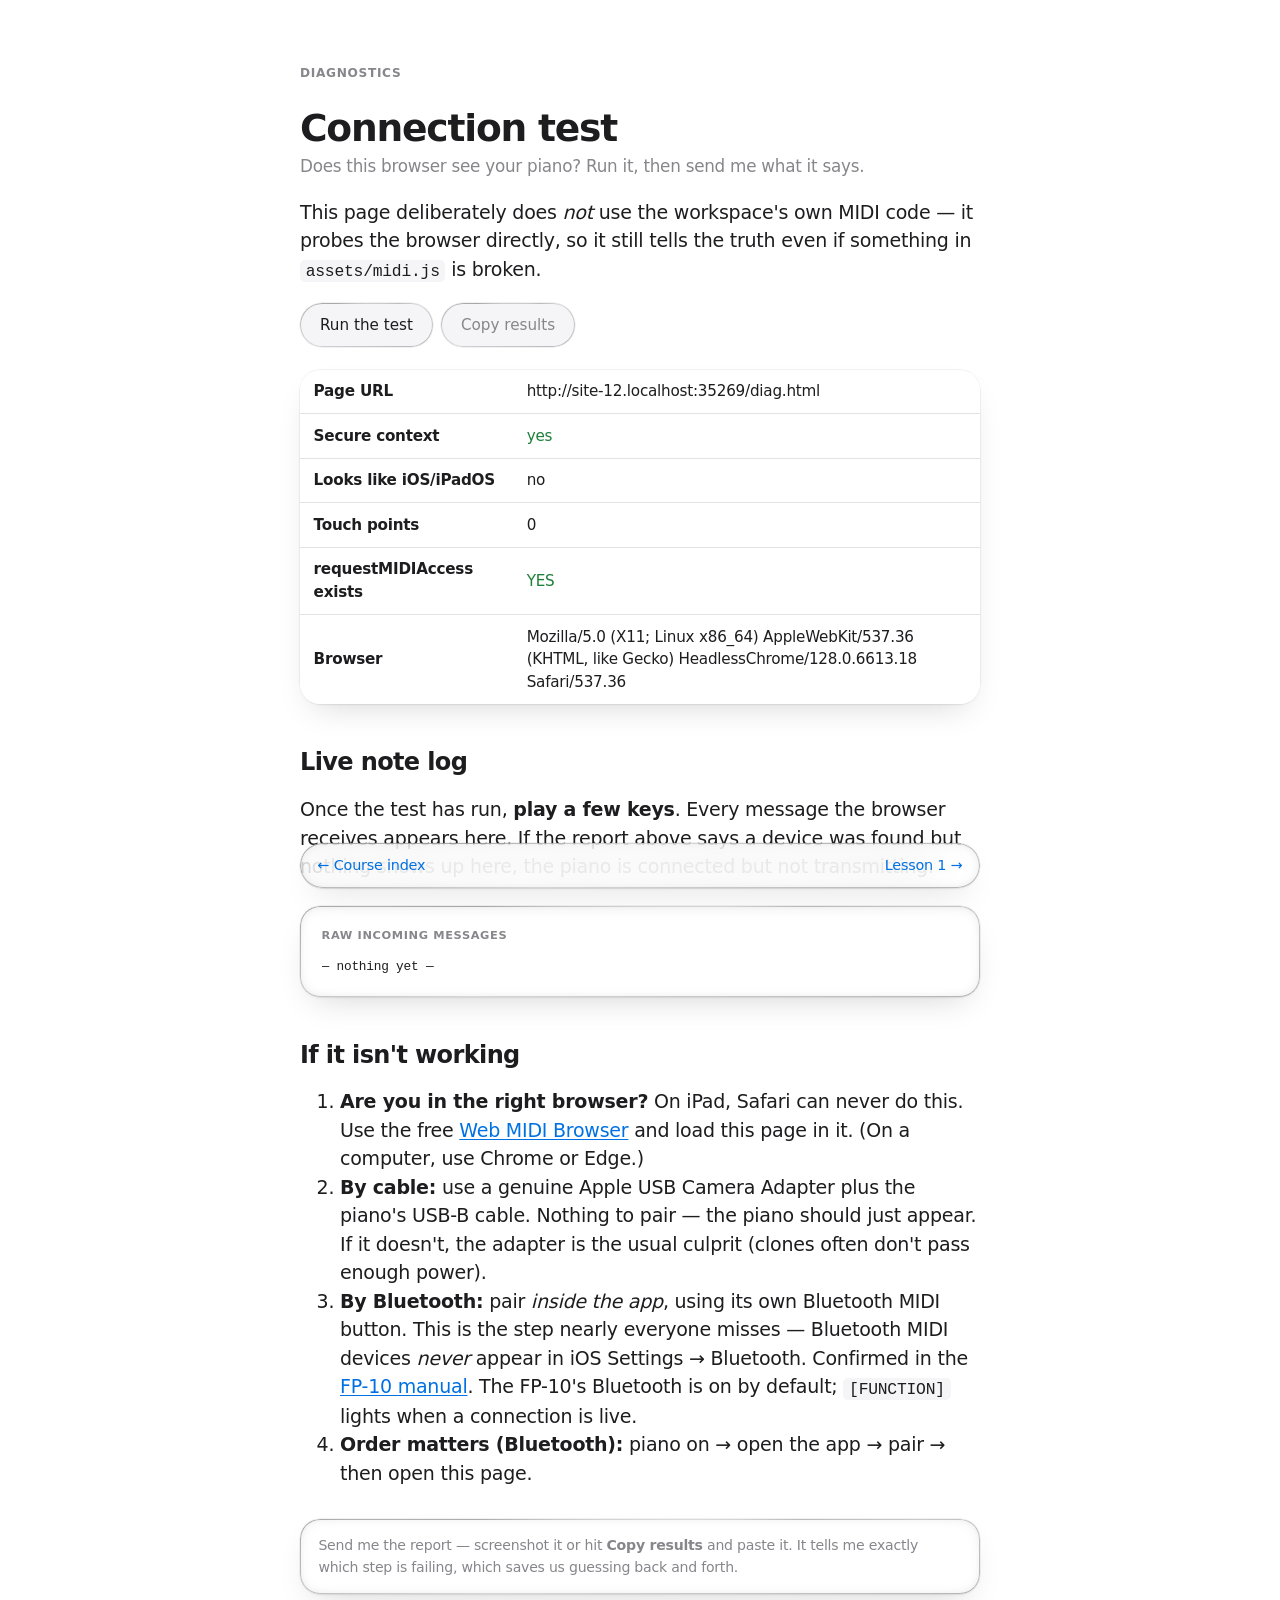
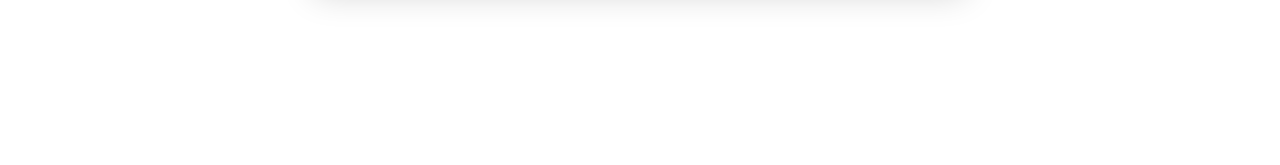
==== commit 0c670af0: "Make the glass react: travelling specular, press flare, docking toolbar The last pass drew a convinc" ====
--- a/diag.html
+++ b/diag.html
@@ -14,6 +14,7 @@
 <link rel="icon" href="icons/icon-192.png">
 <title>Connection test</title>
 <link rel="stylesheet" href="assets/style.css">
+<script src="assets/glass.js" defer></script>
 </head>
 <body>
 
--- a/assets/style.css
+++ b/assets/style.css
@@ -34,18 +34,26 @@
   --max-width: 720px;
 
   /* Glass. On a white page there is nothing behind a panel to blur, so the
-     blur is not what sells it — the edge is. `rim` is the refraction line
-     around the pane, `spec` is the gradient that runs through that line so it
-     catches light at opposite corners the way a real bevel does, and `depth`
-     is the darkening just inside the edge where the glass is thickest. */
+     blur is not what sells it — the edge is. `rim` is the base refraction line
+     around the pane, `depth` is the darkening just inside it where the glass
+     is thickest, and `spec` is the specular: a travelling highlight over a
+     fixed bevel.
+
+     The highlight is positioned by --gx/--gy and lit by --gflare, all three
+     driven from glass.js. Standing still it is only a gradient; it becomes
+     glass when those move. */
   --glass-blur: saturate(180%) blur(20px);
   --glass-rim: rgba(0, 0, 0, 0.1);
-  --glass-spec: linear-gradient(140deg,
-      rgba(0, 0, 0, 0.28) 0%,
-      rgba(0, 0, 0, 0.03) 20%,
-      rgba(0, 0, 0, 0.13) 47%,
-      rgba(0, 0, 0, 0.02) 71%,
-      rgba(0, 0, 0, 0.3) 100%);
+  --glass-spec:
+    radial-gradient(42% 42% at var(--gx) var(--gy),
+      rgb(255 255 255 / calc(1.15 * var(--gflare))) 0%,
+      rgb(255 255 255 / 0) 40%,
+      rgb(0 0 0 / calc(0.32 * var(--gflare))) 62%,
+      rgb(0 0 0 / 0) 100%),
+    linear-gradient(160deg,
+      rgba(0, 0, 0, 0.3) 0%,
+      rgba(0, 0, 0, 0.12) 45%,
+      rgba(0, 0, 0, 0.26) 100%);
   --glass-depth: inset 0 0 18px -12px rgba(0, 0, 0, 0.55);
   --glass-lift: 0 2px 5px -2px rgba(0, 0, 0, 0.07), 0 14px 34px -14px rgba(0, 0, 0, 0.18);
 
@@ -76,12 +84,14 @@
 
     /* Inverted: on black, glass reads as a lit rim rather than a dark one. */
     --glass-rim: rgba(255, 255, 255, 0.12);
-    --glass-spec: linear-gradient(140deg,
-        rgba(255, 255, 255, 0.85) 0%,
-        rgba(255, 255, 255, 0.08) 20%,
-        rgba(255, 255, 255, 0.4) 47%,
-        rgba(255, 255, 255, 0.06) 71%,
-        rgba(255, 255, 255, 0.9) 100%);
+    --glass-spec:
+      radial-gradient(42% 42% at var(--gx) var(--gy),
+        rgb(255 255 255 / calc(0.95 * var(--gflare))) 0%,
+        rgb(255 255 255 / 0) 100%),
+      linear-gradient(160deg,
+        rgba(255, 255, 255, 0.34) 0%,
+        rgba(255, 255, 255, 0.08) 45%,
+        rgba(255, 255, 255, 0.24) 100%);
     --glass-depth: inset 0 0 20px -12px rgba(255, 255, 255, 0.5);
     --glass-lift: 0 2px 6px -2px rgba(0, 0, 0, 0.6), 0 16px 40px -16px rgba(0, 0, 0, 0.8);
   }
@@ -107,12 +117,14 @@
   --key-white-edge: rgba(255, 255, 255, 0.24);
   --key-black: #000000;
   --glass-rim: rgba(255, 255, 255, 0.12);
-  --glass-spec: linear-gradient(140deg,
-      rgba(255, 255, 255, 0.85) 0%,
-      rgba(255, 255, 255, 0.08) 20%,
-      rgba(255, 255, 255, 0.4) 47%,
-      rgba(255, 255, 255, 0.06) 71%,
-      rgba(255, 255, 255, 0.9) 100%);
+  --glass-spec:
+    radial-gradient(42% 42% at var(--gx) var(--gy),
+      rgb(255 255 255 / calc(0.95 * var(--gflare))) 0%,
+      rgb(255 255 255 / 0) 100%),
+    linear-gradient(160deg,
+      rgba(255, 255, 255, 0.34) 0%,
+      rgba(255, 255, 255, 0.08) 45%,
+      rgba(255, 255, 255, 0.24) 100%);
   --glass-depth: inset 0 0 20px -12px rgba(255, 255, 255, 0.5);
   --glass-lift: 0 2px 6px -2px rgba(0, 0, 0, 0.6), 0 16px 40px -16px rgba(0, 0, 0, 0.8);
 }
@@ -137,12 +149,16 @@
   --key-white-edge: rgba(0, 0, 0, 0.28);
   --key-black: #1d1d1f;
   --glass-rim: rgba(0, 0, 0, 0.1);
-  --glass-spec: linear-gradient(140deg,
-      rgba(0, 0, 0, 0.28) 0%,
-      rgba(0, 0, 0, 0.03) 20%,
-      rgba(0, 0, 0, 0.13) 47%,
-      rgba(0, 0, 0, 0.02) 71%,
-      rgba(0, 0, 0, 0.3) 100%);
+  --glass-spec:
+    radial-gradient(42% 42% at var(--gx) var(--gy),
+      rgb(255 255 255 / calc(1.15 * var(--gflare))) 0%,
+      rgb(255 255 255 / 0) 40%,
+      rgb(0 0 0 / calc(0.32 * var(--gflare))) 62%,
+      rgb(0 0 0 / 0) 100%),
+    linear-gradient(160deg,
+      rgba(0, 0, 0, 0.3) 0%,
+      rgba(0, 0, 0, 0.12) 45%,
+      rgba(0, 0, 0, 0.26) 100%);
   --glass-depth: inset 0 0 18px -12px rgba(0, 0, 0, 0.55);
   --glass-lift: 0 2px 5px -2px rgba(0, 0, 0, 0.07), 0 14px 34px -14px rgba(0, 0, 0, 0.18);
 }
@@ -230,15 +246,29 @@
 
 /* ── Glass ───────────────────────────────────────────────────
    A pane of glass on white paper does not look like a haze — it looks like
-   almost nothing, plus an edge. So the fill is barely there and the work is
-   done by three things: a lift shadow that puts the pane above the page, a
-   darkening just inside the rim where the glass is thickest, and a specular
-   ring (::before) that runs a gradient through the 1px edge so opposite
-   corners catch the light and the sides go nearly clear.
+   almost nothing, plus an edge that is never the same twice. The fill is
+   barely there; the work is done by a lift shadow, a darkening just inside
+   the rim where the glass is thickest, and a specular ring (::before) that
+   runs a gradient through the 1px edge.
+
+   What makes it read as glass rather than as a drawing of glass is that the
+   highlight moves. --gx/--gy say where the light is landing and --gflare says
+   how hot; glass.js keeps them current as panes scroll past a fixed light and
+   as a finger arrives. Registering them with @property is what lets --gflare
+   animate — an unregistered custom property has no type, so the browser can
+   only snap it from one value to the next.
 
    The backdrop blur still earns its keep on the pieces that genuinely float
    over content — the toolbar and the buttons — where you see text bend
    underneath them. */
+
+@property --gflare {
+  syntax: "<number>";
+  inherits: false;
+  initial-value: 0.32;
+}
+@property --gx { syntax: "<percentage>"; inherits: false; initial-value: 50%; }
+@property --gy { syntax: "<percentage>"; inherits: false; initial-value: -10%; }
 
 .callout,
 .card,
@@ -263,6 +293,17 @@
     var(--glass-depth);
 }
 
+/* Fallback for engines without @property: the flare never animates, so give it
+   a fixed value rather than leaving var() unresolved. */
+.callout, .card, .ask-agent, .quiz-box, .midi-bar, .kbd-box, .drill-box,
+.staff-box, .rhythm-box, .chord-box, .nav,
+.drill-btn, .drill-ans, .midi-btn, .quiz-choice-btn, .quiz-btn {
+  --gflare: 0.32;
+  --gx: 50%;
+  --gy: -10%;
+  transition: --gflare 0.45s ease-out, transform 0.5s cubic-bezier(0.34, 1.42, 0.64, 1);
+}
+
 /* The specular ring. Painted as a gradient clipped to the border box minus the
    padding box, which leaves a 1px band of gradient tracing the rounded edge.
    Guarded: without mask-composite this would flood the whole panel. */
@@ -277,7 +318,12 @@
   .staff-box::before,
   .rhythm-box::before,
   .chord-box::before,
-  .nav::before {
+  .nav::before,
+  .drill-btn::before,
+  .drill-ans::before,
+  .midi-btn::before,
+  .quiz-choice-btn::before,
+  .quiz-btn::before {
     content: "";
     position: absolute;
     inset: 0;
@@ -292,8 +338,22 @@
   }
 }
 
-/* Transparency is a preference, not a given. Off means opaque panels and a
-   plain hairline instead of a lit edge. */
+/* Press. The rim goes hot under the contact point and the pane gels — down
+   fast, back with a little overshoot, which is the difference between a
+   button that moves and one that feels like it has give. */
+.card:active,
+.drill-btn:active,
+.drill-ans:active:not(:disabled),
+.midi-btn:active:not(:disabled),
+.quiz-choice-btn:active:not(:disabled),
+.quiz-btn:active {
+  --gflare: 1.35;
+  transform: scale(0.972);
+  transition: --gflare 0.12s ease-out, transform 0.12s ease-out;
+}
+
+/* Transparency is a preference, not a given. Off means opaque panels, a plain
+   hairline instead of a lit edge, and no travelling highlight to chase. */
 @media (prefers-reduced-transparency: reduce) {
   .callout, .card, .ask-agent, .quiz-box, .midi-bar,
   .kbd-box, .drill-box, .staff-box, .rhythm-box, .chord-box, .nav {
@@ -304,7 +364,9 @@
   }
   .callout::before, .card::before, .ask-agent::before, .quiz-box::before,
   .midi-bar::before, .kbd-box::before, .drill-box::before, .staff-box::before,
-  .rhythm-box::before, .chord-box::before, .nav::before { display: none; }
+  .rhythm-box::before, .chord-box::before, .nav::before,
+  .drill-btn::before, .drill-ans::before, .midi-btn::before,
+  .quiz-choice-btn::before, .quiz-btn::before { display: none; }
 }
 
 .callout {
@@ -369,7 +431,12 @@
 
 /* ── Bottom toolbar ──────────────────────────────────────────
    The prev/next pair, floated as a capsule. This one is real glass: page text
-   scrolls underneath it and you can see it blur through. */
+   scrolls underneath it and you can see it blur through — which is also why
+   it should stop pretending to be glass once it has nothing to look through.
+   glass.js sets data-docked when the toolbar reaches the end of the document
+   and comes to rest; docked, it drops the blur and most of the rim and sits
+   flat on the page. Frosting empty white is what made the first version read
+   as a grey bar. */
 
 .nav {
   font-family: var(--sf);
@@ -388,6 +455,19 @@
   gap: 1rem;
   flex-wrap: wrap;
 }
+.nav {
+  transition: background-color 0.4s ease, box-shadow 0.4s ease,
+              -webkit-backdrop-filter 0.4s ease, backdrop-filter 0.4s ease;
+}
+.nav[data-docked="true"] {
+  background: transparent;
+  -webkit-backdrop-filter: none;
+  backdrop-filter: none;
+  box-shadow: 0 0 0 0.5px var(--rule);
+}
+.nav[data-docked="true"]::before { opacity: 0.35; }
+.nav::before { transition: opacity 0.4s ease; }
+
 .nav a { text-decoration: none; font-weight: 500; }
 @media (hover: hover) {
   .nav a:hover { text-decoration: underline; }
@@ -409,12 +489,14 @@
 button, .quiz-choice-btn, .quiz-btn, .drill-btn, .drill-ans, .midi-btn, .card {
   -webkit-tap-highlight-color: transparent;
   touch-action: manipulation;
-  transition: transform 0.24s var(--spring), background-color 0.2s ease,
-              box-shadow 0.2s ease, opacity 0.2s ease;
-}
-button:active:not(:disabled),
-.drill-ans:active:not(:disabled),
-.midi-btn:active:not(:disabled) { transform: scale(0.96); }
+}
+
+/* The controls carry a lit rim of their own, so they need to be a positioning
+   context for it. Press behaviour lives with the rest of the glass, above. */
+.quiz-choice-btn, .quiz-btn, .drill-btn, .drill-ans, .midi-btn {
+  position: relative;
+  isolation: isolate;
+}
 
 /* ── Quiz ────────────────────────────────────────────────────── */
 
@@ -456,7 +538,6 @@
 @media (hover: hover) {
   .quiz-choice-btn:hover, .quiz-btn:hover { box-shadow: 0 0 0 1px var(--accent); }
 }
-.quiz-choice-btn:active:not(:disabled), .quiz-btn:active { transform: scale(0.985); }
 .quiz-choice-btn:disabled { opacity: 0.45; cursor: default; }
 .quiz-form { display: flex; gap: 0.6rem; }
 .quiz-input {
@@ -750,7 +831,6 @@
   transform: rotate(-45deg);
   opacity: 0.6;
 }
-.card:active { transform: scale(0.985); }
 @media (hover: hover) {
   .card:hover::after { opacity: 1; }
 }
